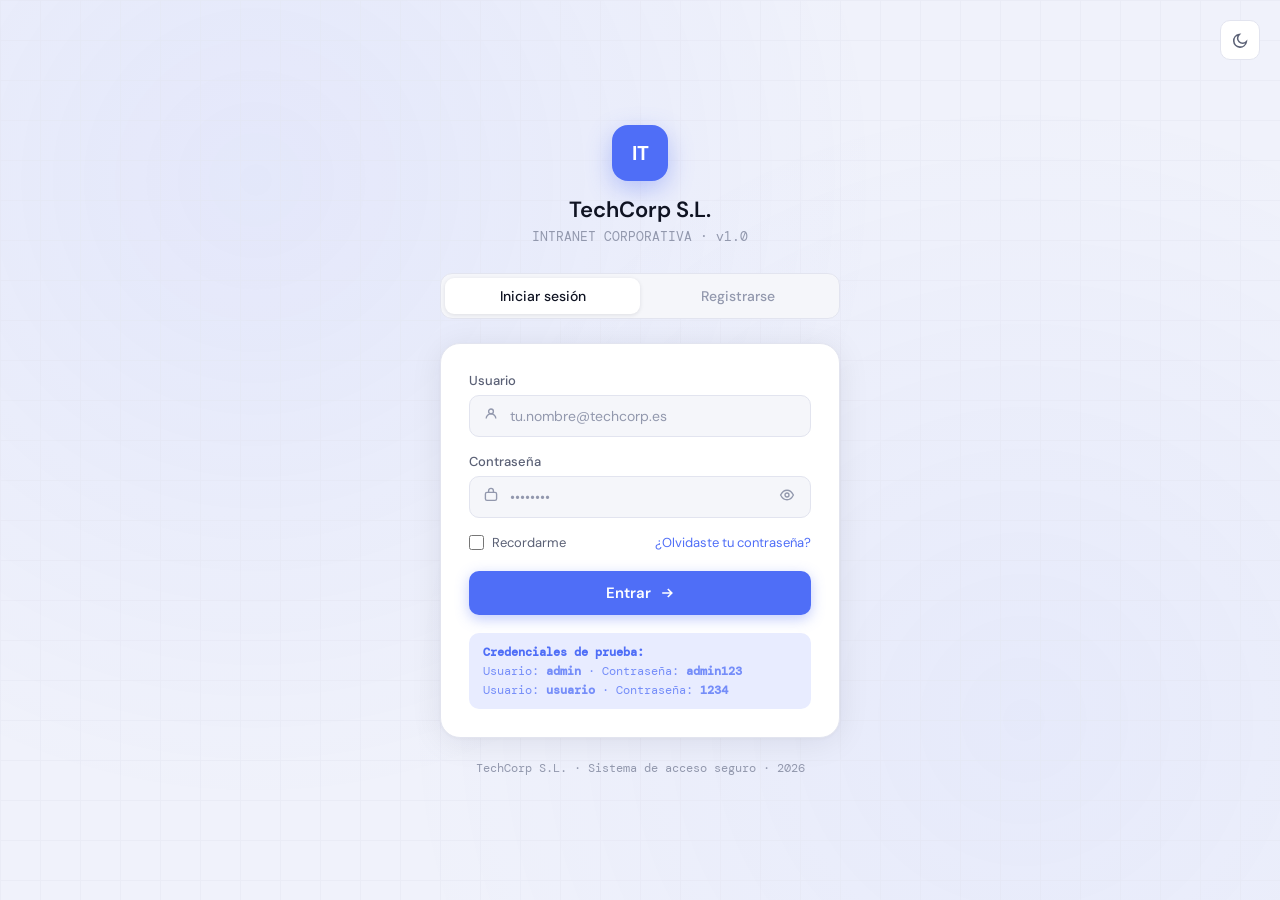
==== admin-usuarios.html @ 22a79c9d "edicion usuarios añadir eliminar" ====
<!DOCTYPE html>
<html lang="es">
<head>
  <meta charset="UTF-8">
  <meta name="viewport" content="width=device-width, initial-scale=1.0">
  <title>Intranet — Administración de Usuarios</title>
  <link rel="stylesheet" href="style.css">
  <style>
    .admin-toolbar { display:flex; gap:12px; align-items:center; margin-bottom:24px; }
    .admin-search { flex:1; display:flex; align-items:center; gap:8px; background:var(--surface); border:1px solid var(--border); border-radius:10px; padding:9px 16px; }
    .admin-search:focus-within { border-color:var(--accent); }
    .admin-search input { border:none; background:transparent; font-family:'DM Sans',sans-serif; font-size:14px; color:var(--text-1); outline:none; width:100%; }
    .admin-search input::placeholder { color:var(--text-3); }

    .users-table { width:100%; border-collapse:collapse; }
    .users-table th { text-align:left; font-size:11px; font-weight:500; color:var(--text-3); text-transform:uppercase; letter-spacing:.07em; padding:10px 16px; background:var(--surface-2); border-bottom:1px solid var(--border); font-family:'DM Mono',monospace; }
    .users-table td { padding:14px 16px; border-bottom:1px solid var(--border); font-size:14px; vertical-align:middle; }
    .users-table tr:last-child td { border-bottom:none; }
    .users-table tbody tr:hover td { background:var(--surface-2); }

    .user-avatar-sm { width:36px; height:36px; border-radius:50%; display:flex; align-items:center; justify-content:center; font-size:13px; font-weight:600; color:#fff; flex-shrink:0; }
    .user-info-cell { display:flex; align-items:center; gap:12px; }
    .user-cell-name { font-weight:500; color:var(--text-1); }
    .user-cell-user { font-size:12px; color:var(--text-3); font-family:'DM Mono',monospace; }

    .action-btns { display:flex; gap:8px; }
    .btn-icon { width:32px; height:32px; border-radius:8px; border:1px solid var(--border); background:var(--surface); cursor:pointer; display:flex; align-items:center; justify-content:center; color:var(--text-3); transition:all .15s; }
    .btn-icon:hover { border-color:var(--accent); color:var(--accent); background:var(--accent-light); }
    .btn-icon.danger:hover { border-color:var(--danger); color:var(--danger); background:#fee2e2; }

    /* MODAL */
    .modal-overlay { display:none; position:fixed; inset:0; background:rgba(15,19,34,0.5); backdrop-filter:blur(4px); z-index:1000; align-items:center; justify-content:center; padding:20px; }
    .modal-overlay.open { display:flex; }
    .modal { background:var(--surface); border:1px solid var(--border); border-radius:20px; padding:32px; width:100%; max-width:500px; box-shadow:0 20px 60px rgba(0,0,0,0.2); animation:slideUp .2s ease; }
    @keyframes slideUp { from{transform:translateY(16px);opacity:0} to{transform:translateY(0);opacity:1} }
    .modal-header { display:flex; align-items:center; justify-content:space-between; margin-bottom:24px; }
    .modal-title { font-size:17px; font-weight:600; color:var(--text-1); }
    .modal-close { width:32px; height:32px; border:none; background:var(--surface-2); border-radius:8px; cursor:pointer; display:flex; align-items:center; justify-content:center; color:var(--text-3); transition:all .15s; }
    .modal-close:hover { background:var(--surface-3); color:var(--text-1); }
    .modal-footer { display:flex; gap:10px; justify-content:flex-end; margin-top:24px; }

    /* MODAL ELIMINAR */
    .delete-modal { max-width:420px; text-align:center; }
    .delete-icon { width:56px; height:56px; background:#fee2e2; border-radius:50%; display:flex; align-items:center; justify-content:center; margin:0 auto 16px; }
    .delete-title { font-size:18px; font-weight:600; color:var(--text-1); margin-bottom:8px; }
    .delete-desc  { font-size:14px; color:var(--text-2); line-height:1.6; }
    .btn-danger { background:var(--danger); color:#fff; border:none; }
    .btn-danger:hover { background:#dc2626; }

    .form-input-plain { width:100%; padding:10px 14px; border:1px solid var(--border); border-radius:10px; font-family:'DM Sans',sans-serif; font-size:14px; color:var(--text-1); background:var(--surface-2); outline:none; transition:border-color .15s; }
    .form-input-plain:focus { border-color:var(--accent); background:var(--surface); }
    .form-input-plain::placeholder { color:var(--text-3); }

    .toast { position:fixed; bottom:24px; right:24px; padding:12px 18px; border-radius:12px; font-size:14px; font-weight:500; display:flex; align-items:center; gap:8px; box-shadow:0 4px 16px rgba(0,0,0,0.1); z-index:2000; transform:translateY(80px); opacity:0; transition:all .3s ease; }
    .toast.show { transform:translateY(0); opacity:1; }
    .toast-success { background:#dcfce7; border:1px solid #86efac; color:#15803d; }
    .toast-error   { background:#fee2e2; border:1px solid #fecaca; color:#991b1b; }

    .empty-state { text-align:center; padding:48px; color:var(--text-3); }
    .empty-state .icon { font-size:36px; margin-bottom:8px; }

    .pass-wrap { position:relative; }
    .pass-wrap input { padding-right:40px; }
    .eye-toggle { position:absolute; right:12px; top:50%; transform:translateY(-50%); background:none; border:none; cursor:pointer; color:var(--text-3); padding:4px; }
    .eye-toggle:hover { color:var(--text-2); }

    .stats-row { display:grid; grid-template-columns:repeat(4,1fr); gap:16px; margin-bottom:24px; }
  </style>
</head>
<body>
<script src="nav.js"></script>

<div class="main">
  <header class="topbar">
    <span class="page-title">Administración de usuarios</span>
    <div class="topbar-search">
      <svg width="14" height="14" viewBox="0 0 20 20" fill="none" stroke="#9298ad" stroke-width="1.8"><circle cx="9" cy="9" r="6"/><path d="M15 15l-3.5-3.5" stroke-linecap="round"/></svg>
      <input type="text" placeholder="Buscar...">
    </div>
    <button class="btn btn-primary btn-sm" onclick="abrirModalNuevo()">
      <svg width="14" height="14" viewBox="0 0 20 20" fill="none" stroke="currentColor" stroke-width="2.5"><path d="M10 4v12M4 10h12"/></svg>
      Nuevo usuario
    </button>
  </header>

  <div class="content">
    <div class="page-header">
      <h1>Gestión de usuarios</h1>
      <p>Añade, edita o elimina usuarios de la intranet</p>
    </div>

    <!-- Stats -->
    <div class="stats-row">
      <div class="stat-card"><div class="stat-label">Total usuarios</div><div class="stat-value" id="stat-total">0</div></div>
      <div class="stat-card"><div class="stat-label">Administradores</div><div class="stat-value" id="stat-admin">0</div></div>
      <div class="stat-card"><div class="stat-label">Departamentos</div><div class="stat-value" id="stat-deptos">0</div></div>
      <div class="stat-card"><div class="stat-label">Registrados hoy</div><div class="stat-value" id="stat-hoy">0</div></div>
    </div>

    <!-- Toolbar -->
    <div class="admin-toolbar">
      <div class="admin-search">
        <svg width="16" height="16" viewBox="0 0 20 20" fill="none" stroke="#9298ad" stroke-width="1.8"><circle cx="9" cy="9" r="6"/><path d="M15 15l-3.5-3.5" stroke-linecap="round"/></svg>
        <input type="text" id="search-input" placeholder="Buscar por nombre, usuario o rol..." oninput="renderTabla()">
      </div>
      <select class="form-input" style="width:180px;padding:9px 14px;" id="filter-role" onchange="renderTabla()">
        <option value="">Todos los roles</option>
        <option>Administrador</option>
        <option>Administración</option>
        <option>Ventas</option>
        <option>Operaciones</option>
        <option>Dirección</option>
        <option>Soporte IT</option>
        <option>Empleado</option>
      </select>
    </div>

    <!-- Tabla -->
    <div class="card">
      <div style="overflow-x:auto;">
        <table class="users-table">
          <thead>
            <tr>
              <th>Usuario</th>
              <th>Credencial de acceso</th>
              <th>Rol / Departamento</th>
              <th>Tipo</th>
              <th style="text-align:right;">Acciones</th>
            </tr>
          </thead>
          <tbody id="tabla-usuarios">
          </tbody>
        </table>
      </div>
      <div class="empty-state" id="empty-state" style="display:none;">
        <div class="icon">🔍</div>
        <div class="font-500" style="color:var(--text-2);">No se encontraron usuarios</div>
        <div class="text-sm">Prueba con otro término de búsqueda</div>
      </div>
    </div>
  </div>
</div>

<!-- MODAL NUEVO / EDITAR USUARIO -->
<div class="modal-overlay" id="modal-form" onclick="cerrarFuera(event,'modal-form')">
  <div class="modal">
    <div class="modal-header">
      <span class="modal-title" id="modal-form-title">➕ Nuevo usuario</span>
      <button class="modal-close" onclick="cerrarModal('modal-form')">
        <svg width="14" height="14" viewBox="0 0 20 20" fill="none" stroke="currentColor" stroke-width="2.5"><path d="M5 5l10 10M15 5L5 15"/></svg>
      </button>
    </div>

    <div style="display:grid;grid-template-columns:1fr 1fr;gap:14px;">
      <div class="form-group">
        <label class="form-label">Nombre completo *</label>
        <input class="form-input-plain" type="text" id="f-name" placeholder="Ej: Laura Martínez">
      </div>
      <div class="form-group">
        <label class="form-label">Rol / Departamento *</label>
        <select class="form-input-plain" id="f-role">
          <option value="">Selecciona...</option>
          <option>Administrador</option>
          <option>Administración</option>
          <option>Ventas</option>
          <option>Operaciones</option>
          <option>Dirección</option>
          <option>Soporte IT</option>
          <option>Empleado</option>
        </select>
      </div>
    </div>

    <div class="form-group">
      <label class="form-label">Usuario (email o alias) *</label>
      <input class="form-input-plain" type="text" id="f-user" placeholder="Ej: l.martinez@techcorp.es">
    </div>

    <div class="form-group">
      <label class="form-label" id="f-pass-label">Contraseña *</label>
      <div class="pass-wrap">
        <input class="form-input-plain" type="password" id="f-pass" placeholder="Mínimo 4 caracteres">
        <button class="eye-toggle" type="button" onclick="togglePass()">
          <svg id="eye-svg" width="16" height="16" viewBox="0 0 20 20" fill="none" stroke="currentColor" stroke-width="1.7"><path d="M2 10s3-6 8-6 8 6 8 6-3 6-8 6-8-6-8-6z"/><circle cx="10" cy="10" r="2.5"/></svg>
        </button>
      </div>
      <div id="pass-edit-hint" style="display:none;font-size:11px;color:var(--text-3);margin-top:4px;font-family:'DM Mono',monospace;">Deja en blanco para mantener la contraseña actual</div>
    </div>

    <div class="modal-footer">
      <button class="btn btn-ghost" onclick="cerrarModal('modal-form')">Cancelar</button>
      <button class="btn btn-primary" id="btn-guardar" onclick="guardarUsuario()">
        <svg width="14" height="14" viewBox="0 0 20 20" fill="none" stroke="currentColor" stroke-width="2.5"><path d="M5 10l4 4 6-6"/></svg>
        Guardar usuario
      </button>
    </div>
  </div>
</div>

<!-- MODAL ELIMINAR -->
<div class="modal-overlay" id="modal-delete" onclick="cerrarFuera(event,'modal-delete')">
  <div class="modal delete-modal">
    <div class="delete-icon">
      <svg width="24" height="24" viewBox="0 0 20 20" fill="none" stroke="#ef4444" stroke-width="1.8"><polyline points="3 6 5 6 21 6"/><path d="M19 6l-1 14H6L5 6"/><path d="M8 6V4h8v2"/><line x1="10" y1="11" x2="10" y2="17"/><line x1="14" y1="11" x2="14" y2="17"/></svg>
    </div>
    <div class="delete-title">¿Eliminar usuario?</div>
    <div class="delete-desc" id="delete-desc">Esta acción no se puede deshacer.</div>
    <div class="modal-footer" style="justify-content:center;margin-top:20px;">
      <button class="btn btn-ghost" onclick="cerrarModal('modal-delete')">Cancelar</button>
      <button class="btn btn-danger btn-primary" onclick="confirmarEliminar()">Sí, eliminar</button>
    </div>
  </div>
</div>

<!-- Toast -->
<div class="toast" id="toast">
  <svg width="16" height="16" viewBox="0 0 20 20" fill="none" stroke="currentColor" stroke-width="2.5"><circle cx="10" cy="10" r="8"/><path d="M7 10l2 2 4-4"/></svg>
  <span id="toast-msg"></span>
</div>

<script>
  // ── DATOS BASE (no se pueden eliminar) ────────────────
  const BASE_USERS = [
    { id:'base-1', user:'admin',                    pass:'admin123', name:'Administrador',  role:'Administrador', base:true },
    { id:'base-2', user:'usuario',                  pass:'1234',     name:'Usuario Demo',   role:'Empleado',      base:true },
    { id:'base-3', user:'l.martinez@techcorp.es',   pass:'1234',     name:'Laura Martínez', role:'Administración',base:true },
  ];

  const AVATAR_COLORS = ['#4f6ef7','#22c55e','#f59e0b','#ef4444','#8b5cf6','#06b6d4','#db2777','#0e7490'];

  function colorForName(name) {
    let h = 0;
    for (let c of name) h = (h * 31 + c.charCodeAt(0)) & 0xffffffff;
    return AVATAR_COLORS[Math.abs(h) % AVATAR_COLORS.length];
  }

  function getExtraUsers() { return JSON.parse(localStorage.getItem('intranet_users') || '[]'); }
  function saveExtraUsers(arr) { localStorage.setItem('intranet_users', JSON.stringify(arr)); }
  function getAllUsers() { return [...BASE_USERS, ...getExtraUsers()]; }

  // ── RENDER TABLA ──────────────────────────────────────
  function renderTabla() {
    const q    = (document.getElementById('search-input').value || '').toLowerCase();
    const role = document.getElementById('filter-role').value;
    const all  = getAllUsers();

    const filtered = all.filter(u => {
      const matchQ    = !q    || u.name.toLowerCase().includes(q) || u.user.toLowerCase().includes(q) || u.role.toLowerCase().includes(q);
      const matchRole = !role || u.role === role;
      return matchQ && matchRole;
    });

    const tbody = document.getElementById('tabla-usuarios');
    tbody.innerHTML = '';

    if (filtered.length === 0) {
      document.getElementById('empty-state').style.display = '';
      tbody.parentElement.parentElement.style.display = filtered.length === 0 ? 'none' : '';
    } else {
      document.getElementById('empty-state').style.display = 'none';
    }

    filtered.forEach(u => {
      const initials = u.name.split(' ').map(w => w[0]).join('').slice(0,2).toUpperCase();
      const color    = colorForName(u.name);
      const isBase   = u.base;

      const tr = document.createElement('tr');
      tr.innerHTML = `
        <td>
          <div class="user-info-cell">
            <div class="user-avatar-sm" style="background:${color}">${initials}</div>
            <div>
              <div class="user-cell-name">${u.name}</div>
            </div>
          </div>
        </td>
        <td><span class="user-cell-user">${u.user}</span></td>
        <td><span class="badge ${roleBadge(u.role)}">${u.role}</span></td>
        <td><span class="badge ${isBase ? 'badge-gray' : 'badge-blue'}">${isBase ? 'Sistema' : 'Registrado'}</span></td>
        <td>
          <div class="action-btns" style="justify-content:flex-end;">
            <button class="btn-icon" title="Editar" onclick="abrirModalEditar(${JSON.stringify(u.id)})">
              <svg width="14" height="14" viewBox="0 0 20 20" fill="none" stroke="currentColor" stroke-width="1.8"><path d="M13 3l4 4-9 9H4v-4l9-9z"/></svg>
            </button>
            <button class="btn-icon danger" title="${isBase ? 'Usuario del sistema — no se puede eliminar' : 'Eliminar'}" onclick="${isBase ? 'toast(\'Este usuario del sistema no se puede eliminar.\',true)' : `abrirModalEliminar('${u.id}')`}" ${isBase ? '' : ''}>
              <svg width="14" height="14" viewBox="0 0 20 20" fill="none" stroke="currentColor" stroke-width="1.8"><polyline points="3 6 5 6 17 6"/><path d="M16 6l-1 12H5L4 6"/><path d="M8 6V4h4v2"/></svg>
            </button>
          </div>
        </td>`;
      tbody.appendChild(tr);
    });

    actualizarStats(all);
  }

  function roleBadge(role) {
    const map = { 'Administrador':'badge-red','Administración':'badge-blue','Ventas':'badge-green','Operaciones':'badge-teal','Dirección':'badge-gray','Soporte IT':'badge-yellow','Empleado':'badge-gray' };
    return map[role] || 'badge-gray';
  }

  function actualizarStats(all) {
    document.getElementById('stat-total').textContent  = all.length;
    document.getElementById('stat-admin').textContent  = all.filter(u => u.role === 'Administrador').length;
    document.getElementById('stat-deptos').textContent = new Set(all.map(u => u.role)).size;
    document.getElementById('stat-hoy').textContent    = getExtraUsers().filter(u => u.createdToday).length;
  }

  // ── MODAL NUEVO ───────────────────────────────────────
  let editingId = null;

  function abrirModalNuevo() {
    editingId = null;
    document.getElementById('modal-form-title').textContent = '➕ Nuevo usuario';
    document.getElementById('btn-guardar').innerHTML = '<svg width="14" height="14" viewBox="0 0 20 20" fill="none" stroke="currentColor" stroke-width="2.5"><path d="M10 4v12M4 10h12"/></svg> Crear usuario';
    document.getElementById('f-name').value = '';
    document.getElementById('f-user').value = '';
    document.getElementById('f-pass').value = '';
    document.getElementById('f-role').value = '';
    document.getElementById('f-pass-label').textContent = 'Contraseña *';
    document.getElementById('pass-edit-hint').style.display = 'none';
    document.getElementById('modal-form').classList.add('open');
  }

  function abrirModalEditar(id) {
    const all  = getAllUsers();
    const user = all.find(u => u.id == id);
    if (!user) return;
    editingId = id;
    document.getElementById('modal-form-title').textContent = '✏️ Editar usuario';
    document.getElementById('btn-guardar').innerHTML = '<svg width="14" height="14" viewBox="0 0 20 20" fill="none" stroke="currentColor" stroke-width="2.5"><path d="M5 10l4 4 6-6"/></svg> Guardar cambios';
    document.getElementById('f-name').value = user.name;
    document.getElementById('f-user').value = user.user;
    document.getElementById('f-pass').value = '';
    document.getElementById('f-role').value = user.role;
    document.getElementById('f-pass-label').textContent = 'Contraseña';
    document.getElementById('pass-edit-hint').style.display = '';
    document.getElementById('modal-form').classList.add('open');
  }

  function guardarUsuario() {
    const name = document.getElementById('f-name').value.trim();
    const user = document.getElementById('f-user').value.trim();
    const pass = document.getElementById('f-pass').value;
    const role = document.getElementById('f-role').value;

    if (!name || !user || !role) { toast('Rellena nombre, usuario y rol.', true); return; }
    if (!editingId && !pass)     { toast('La contraseña es obligatoria para nuevos usuarios.', true); return; }
    if (pass && pass.length < 4) { toast('La contraseña debe tener al menos 4 caracteres.', true); return; }

    const extra = getExtraUsers();

    if (editingId) {
      // Editar usuario base
      const baseIdx = BASE_USERS.findIndex(u => u.id == editingId);
      if (baseIdx !== -1) {
        BASE_USERS[baseIdx].name = name;
        BASE_USERS[baseIdx].role = role;
        if (pass) BASE_USERS[baseIdx].pass = pass;
        toast('✅ Usuario actualizado correctamente.');
        cerrarModal('modal-form');
        renderTabla();
        return;
      }
      // Editar usuario extra
      const idx = extra.findIndex(u => u.id == editingId);
      if (idx !== -1) {
        extra[idx].name = name;
        extra[idx].user = user;
        extra[idx].role = role;
        if (pass) extra[idx].pass = pass;
        saveExtraUsers(extra);
        toast('✅ Usuario actualizado correctamente.');
        cerrarModal('modal-form');
        renderTabla();
        return;
      }
    } else {
      // Comprobar duplicado
      if (getAllUsers().find(u => u.user === user)) { toast('Ya existe un usuario con ese alias.', true); return; }
      const newUser = { id: 'u-' + Date.now(), user, pass, name, role, createdToday: true };
      extra.push(newUser);
      saveExtraUsers(extra);
      toast('✅ Usuario "' + name + '" creado correctamente.');
      cerrarModal('modal-form');
      renderTabla();
    }
  }

  // ── MODAL ELIMINAR ────────────────────────────────────
  let deletingId = null;

  function abrirModalEliminar(id) {
    deletingId = id;
    const user = getAllUsers().find(u => u.id == id);
    if (!user) return;
    document.getElementById('delete-desc').innerHTML = `Vas a eliminar a <strong>${user.name}</strong> (${user.user}). Esta acción no se puede deshacer.`;
    document.getElementById('modal-delete').classList.add('open');
  }

  function confirmarEliminar() {
    const extra = getExtraUsers().filter(u => u.id !== deletingId);
    saveExtraUsers(extra);
    cerrarModal('modal-delete');
    toast('🗑️ Usuario eliminado.');
    deletingId = null;
    renderTabla();
  }

  // ── HELPERS ───────────────────────────────────────────
  function cerrarModal(id) { document.getElementById(id).classList.remove('open'); }
  function cerrarFuera(e, id) { if (e.target === document.getElementById(id)) cerrarModal(id); }

  function togglePass() {
    const inp = document.getElementById('f-pass');
    inp.type = inp.type === 'password' ? 'text' : 'password';
    document.getElementById('eye-svg').style.opacity = inp.type === 'text' ? '.4' : '1';
  }

  function toast(msg, isError = false) {
    const el = document.getElementById('toast');
    document.getElementById('toast-msg').textContent = msg;
    el.className = 'toast ' + (isError ? 'toast-error' : 'toast-success');
    el.classList.add('show');
    setTimeout(() => el.classList.remove('show'), 3500);
  }

  document.addEventListener('keydown', e => {
    if (e.key === 'Escape') { cerrarModal('modal-form'); cerrarModal('modal-delete'); }
    if (e.key === 'Enter' && document.getElementById('modal-form').classList.contains('open')) guardarUsuario();
  });

  // ── INIT ──────────────────────────────────────────────
  renderTabla();
</script>
</body>
</html>
---- style.css ----
@import url('https://fonts.googleapis.com/css2?family=DM+Sans:ital,opsz,wght@0,9..40,300;0,9..40,400;0,9..40,500;0,9..40,600;1,9..40,300&family=DM+Mono:wght@400;500&display=swap');

:root {
  --primary: #1a1f2e;
  --accent: #4f6ef7;
  --accent-light: #e8ecff;
  --accent-dark: #3a55d4;
  --surface: #ffffff;
  --surface-2: #f5f6fa;
  --surface-3: #eef0f8;
  --border: #e2e4ef;
  --text-1: #0f1322;
  --text-2: #5a6075;
  --text-3: #9298ad;
  --success: #22c55e;
  --warning: #f59e0b;
  --danger: #ef4444;
  --info: #06b6d4;
  --sidebar-w: 240px;
  --topbar-h: 60px;
  --radius: 10px;
  --radius-lg: 16px;
  --shadow: 0 1px 3px rgba(15,19,34,0.07), 0 4px 12px rgba(15,19,34,0.05);
  --shadow-md: 0 4px 16px rgba(15,19,34,0.1), 0 1px 4px rgba(15,19,34,0.06);
}

/* ── DARK MODE ── */
[data-theme="dark"] {
  --primary: #0f1120;
  --surface: #1e2335;
  --surface-2: #161929;
  --surface-3: #1a1e30;
  --border: #2d3354;
  --text-1: #e8eaf2;
  --text-2: #8b91ab;
  --text-3: #555e7a;
  --accent-light: #1e2a5c;
  --shadow: 0 1px 3px rgba(0,0,0,0.3), 0 4px 12px rgba(0,0,0,0.2);
  --shadow-md: 0 4px 16px rgba(0,0,0,0.35), 0 1px 4px rgba(0,0,0,0.25);
}

[data-theme="dark"] .badge-blue   { background: #1e2a5c; color: #93a8f4; }
[data-theme="dark"] .badge-green  { background: #14291e; color: #4ade80; }
[data-theme="dark"] .badge-yellow { background: #2a1f08; color: #fbbf24; }
[data-theme="dark"] .badge-red    { background: #2a1010; color: #f87171; }
[data-theme="dark"] .badge-teal   { background: #0c2229; color: #22d3ee; }
[data-theme="dark"] .badge-gray   { background: #1e2335; color: #8b91ab; }
[data-theme="dark"] .icon-box-blue   { background: #1e2a5c; }
[data-theme="dark"] .icon-box-green  { background: #14291e; }
[data-theme="dark"] .icon-box-yellow { background: #2a1f08; }
[data-theme="dark"] .icon-box-red    { background: #2a1010; }
[data-theme="dark"] .icon-box-teal   { background: #0c2229; }
[data-theme="dark"] tr:hover td { background: var(--surface-3); }
[data-theme="dark"] th { background: var(--surface-3); }

*, *::before, *::after {
  transition: background-color 0.25s ease, border-color 0.25s ease, color 0.15s ease;
}

* { box-sizing: border-box; margin: 0; padding: 0; }

body {
  font-family: 'DM Sans', sans-serif;
  background: var(--surface-2);
  color: var(--text-1);
  min-height: 100vh;
  display: flex;
  font-size: 15px;
  line-height: 1.6;
}

/* ── SIDEBAR ── */
.sidebar {
  width: var(--sidebar-w);
  background: var(--primary);
  min-height: 100vh;
  position: fixed;
  left: 0; top: 0;
  display: flex;
  flex-direction: column;
  z-index: 100;
  padding: 0;
}

.sidebar-logo {
  padding: 20px 24px;
  border-bottom: 1px solid rgba(255,255,255,0.08);
  display: flex;
  align-items: center;
  gap: 10px;
  text-decoration: none;
}

.logo-icon {
  width: 34px; height: 34px;
  background: var(--accent);
  border-radius: 8px;
  display: flex; align-items: center; justify-content: center;
  font-weight: 600; font-size: 15px; color: #fff;
  flex-shrink: 0;
}

.logo-text {
  display: flex; flex-direction: column;
}
.logo-name { font-size: 13px; font-weight: 600; color: #fff; line-height: 1.2; }
.logo-sub  { font-size: 10px; color: rgba(255,255,255,0.4); font-family: 'DM Mono', monospace; letter-spacing: 0.05em; }

.sidebar-nav {
  flex: 1;
  padding: 16px 12px;
  display: flex;
  flex-direction: column;
  gap: 2px;
}

.nav-section-label {
  font-size: 10px;
  font-weight: 500;
  color: rgba(255,255,255,0.3);
  letter-spacing: 0.1em;
  text-transform: uppercase;
  padding: 12px 12px 6px;
  font-family: 'DM Mono', monospace;
}

.nav-link {
  display: flex;
  align-items: center;
  gap: 10px;
  padding: 9px 12px;
  border-radius: 8px;
  color: rgba(255,255,255,0.6);
  text-decoration: none;
  font-size: 14px;
  font-weight: 400;
  transition: all 0.15s;
  position: relative;
}

.nav-link:hover {
  background: rgba(255,255,255,0.07);
  color: rgba(255,255,255,0.9);
}

.nav-link.active {
  background: rgba(79,110,247,0.2);
  color: #fff;
  font-weight: 500;
}

.nav-link.active::before {
  content: '';
  position: absolute;
  left: 0; top: 50%;
  transform: translateY(-50%);
  width: 3px; height: 20px;
  background: var(--accent);
  border-radius: 0 3px 3px 0;
}

.nav-icon {
  width: 18px; height: 18px;
  opacity: 0.8;
  flex-shrink: 0;
}

.nav-badge {
  margin-left: auto;
  background: var(--accent);
  color: #fff;
  font-size: 10px;
  font-weight: 600;
  padding: 1px 6px;
  border-radius: 20px;
  font-family: 'DM Mono', monospace;
}

.sidebar-footer {
  padding: 16px 12px;
  border-top: 1px solid rgba(255,255,255,0.08);
}

.user-card {
  display: flex;
  align-items: center;
  gap: 10px;
  padding: 8px;
  border-radius: 8px;
  cursor: pointer;
  transition: background 0.15s;
}
.user-card:hover { background: rgba(255,255,255,0.07); }

.avatar {
  width: 32px; height: 32px;
  background: var(--accent);
  border-radius: 50%;
  display: flex; align-items: center; justify-content: center;
  font-size: 12px; font-weight: 600; color: #fff;
  flex-shrink: 0;
}

.user-info { flex: 1; }
.user-name { font-size: 13px; font-weight: 500; color: #fff; line-height: 1.2; }
.user-role { font-size: 11px; color: rgba(255,255,255,0.4); }

/* ── MAIN LAYOUT ── */
.main {
  margin-left: var(--sidebar-w);
  flex: 1;
  display: flex;
  flex-direction: column;
  min-height: 100vh;
}

/* ── TOPBAR ── */
.topbar {
  height: var(--topbar-h);
  background: var(--surface);
  border-bottom: 1px solid var(--border);
  display: flex;
  align-items: center;
  padding: 0 28px;
  gap: 16px;
  position: sticky;
  top: 0;
  z-index: 50;
}

.page-title {
  font-size: 16px;
  font-weight: 600;
  color: var(--text-1);
  flex: 1;
}

.topbar-search {
  display: flex;
  align-items: center;
  gap: 8px;
  background: var(--surface-2);
  border: 1px solid var(--border);
  border-radius: 8px;
  padding: 7px 14px;
  width: 240px;
  transition: border-color 0.15s;
}
.topbar-search:focus-within {
  border-color: var(--accent);
  background: var(--surface);
}
.topbar-search input {
  border: none; background: transparent;
  font-family: 'DM Sans', sans-serif;
  font-size: 13px; color: var(--text-1);
  outline: none; width: 100%;
}
.topbar-search input::placeholder { color: var(--text-3); }

.topbar-icon-btn {
  width: 36px; height: 36px;
  background: var(--surface-2);
  border: 1px solid var(--border);
  border-radius: 8px;
  display: flex; align-items: center; justify-content: center;
  cursor: pointer; transition: all 0.15s;
  position: relative;
}
.topbar-icon-btn:hover { background: var(--surface-3); border-color: var(--accent); }

.notif-dot {
  width: 7px; height: 7px;
  background: var(--danger);
  border-radius: 50%;
  position: absolute;
  top: 6px; right: 6px;
  border: 1px solid var(--surface);
}

/* ── PAGE CONTENT ── */
.content {
  padding: 28px;
  flex: 1;
}

/* ── CARDS ── */
.card {
  background: var(--surface);
  border: 1px solid var(--border);
  border-radius: var(--radius-lg);
  box-shadow: var(--shadow);
}

.card-header {
  padding: 20px 24px 16px;
  border-bottom: 1px solid var(--border);
  display: flex;
  align-items: center;
  justify-content: space-between;
}

.card-title {
  font-size: 15px;
  font-weight: 600;
  color: var(--text-1);
}

.card-body { padding: 20px 24px; }

/* ── GRID UTILITIES ── */
.grid-2 { display: grid; grid-template-columns: 1fr 1fr; gap: 20px; }
.grid-3 { display: grid; grid-template-columns: 1fr 1fr 1fr; gap: 20px; }
.grid-4 { display: grid; grid-template-columns: repeat(4, 1fr); gap: 20px; }

/* ── BADGES ── */
.badge {
  display: inline-flex;
  align-items: center;
  gap: 4px;
  padding: 3px 10px;
  border-radius: 20px;
  font-size: 12px;
  font-weight: 500;
  font-family: 'DM Mono', monospace;
}
.badge-blue   { background: #e8ecff; color: #3a55d4; }
.badge-green  { background: #dcfce7; color: #15803d; }
.badge-yellow { background: #fef3c7; color: #92400e; }
.badge-red    { background: #fee2e2; color: #991b1b; }
.badge-gray   { background: var(--surface-3); color: var(--text-2); }
.badge-teal   { background: #cffafe; color: #0e7490; }

/* ── BUTTONS ── */
.btn {
  display: inline-flex;
  align-items: center;
  gap: 6px;
  padding: 8px 16px;
  border-radius: 8px;
  font-family: 'DM Sans', sans-serif;
  font-size: 13px;
  font-weight: 500;
  cursor: pointer;
  border: none;
  transition: all 0.15s;
  text-decoration: none;
}
.btn-primary { background: var(--accent); color: #fff; }
.btn-primary:hover { background: var(--accent-dark); }
.btn-ghost { background: transparent; color: var(--text-2); border: 1px solid var(--border); }
.btn-ghost:hover { background: var(--surface-3); color: var(--text-1); }
.btn-sm { padding: 5px 12px; font-size: 12px; }

/* ── SEPARATOR ── */
.sep { height: 1px; background: var(--border); margin: 20px 0; }

/* ── MISC ── */
.flex { display: flex; }
.flex-center { display: flex; align-items: center; }
.gap-8  { gap: 8px; }
.gap-12 { gap: 12px; }
.gap-16 { gap: 16px; }
.mb-4  { margin-bottom: 4px; }
.mb-8  { margin-bottom: 8px; }
.mb-16 { margin-bottom: 16px; }
.mb-20 { margin-bottom: 20px; }
.mb-24 { margin-bottom: 24px; }
.mt-4  { margin-top: 4px; }
.mt-16 { margin-top: 16px; }
.text-sm { font-size: 13px; }
.text-xs { font-size: 11px; font-family: 'DM Mono', monospace; }
.text-muted { color: var(--text-2); }
.text-faint { color: var(--text-3); }
.font-500 { font-weight: 500; }
.font-600 { font-weight: 600; }

/* ── PAGE HEADER ── */
.page-header {
  margin-bottom: 24px;
}
.page-header h1 {
  font-size: 22px;
  font-weight: 600;
  color: var(--text-1);
  margin-bottom: 4px;
}
.page-header p {
  color: var(--text-2);
  font-size: 14px;
}

/* ── TABLE ── */
.table-wrap { overflow-x: auto; }
table { width: 100%; border-collapse: collapse; }
th {
  text-align: left;
  font-size: 11px;
  font-weight: 500;
  color: var(--text-3);
  text-transform: uppercase;
  letter-spacing: 0.07em;
  padding: 10px 16px;
  background: var(--surface-2);
  border-bottom: 1px solid var(--border);
  font-family: 'DM Mono', monospace;
}
td {
  padding: 13px 16px;
  border-bottom: 1px solid var(--border);
  font-size: 14px;
}
tr:last-child td { border-bottom: none; }
tr:hover td { background: var(--surface-2); }

/* ── INPUT ── */
.form-group { margin-bottom: 16px; }
.form-label { display: block; font-size: 13px; font-weight: 500; color: var(--text-2); margin-bottom: 6px; }
.form-input {
  width: 100%;
  padding: 9px 14px;
  border: 1px solid var(--border);
  border-radius: 8px;
  font-family: 'DM Sans', sans-serif;
  font-size: 14px;
  color: var(--text-1);
  background: var(--surface);
  outline: none;
  transition: border-color 0.15s;
}
.form-input:focus { border-color: var(--accent); }

/* ── STAT CARD ── */
.stat-card {
  background: var(--surface);
  border: 1px solid var(--border);
  border-radius: var(--radius-lg);
  padding: 20px 24px;
  box-shadow: var(--shadow);
}
.stat-label { font-size: 12px; color: var(--text-3); font-weight: 500; text-transform: uppercase; letter-spacing: 0.07em; margin-bottom: 8px; font-family: 'DM Mono', monospace; }
.stat-value { font-size: 28px; font-weight: 600; color: var(--text-1); line-height: 1; margin-bottom: 6px; }
.stat-meta  { font-size: 12px; color: var(--text-2); }

/* ── TAG ── */
.tag {
  display: inline-block;
  padding: 2px 8px;
  background: var(--surface-3);
  border-radius: 4px;
  font-size: 11px;
  color: var(--text-2);
  font-family: 'DM Mono', monospace;
}

/* ── ICON BOX ── */
.icon-box {
  width: 38px; height: 38px;
  border-radius: 10px;
  display: flex; align-items: center; justify-content: center;
  flex-shrink: 0;
}
.icon-box-blue   { background: var(--accent-light); }
.icon-box-green  { background: #dcfce7; }
.icon-box-yellow { background: #fef3c7; }
.icon-box-red    { background: #fee2e2; }
.icon-box-teal   { background: #cffafe; }
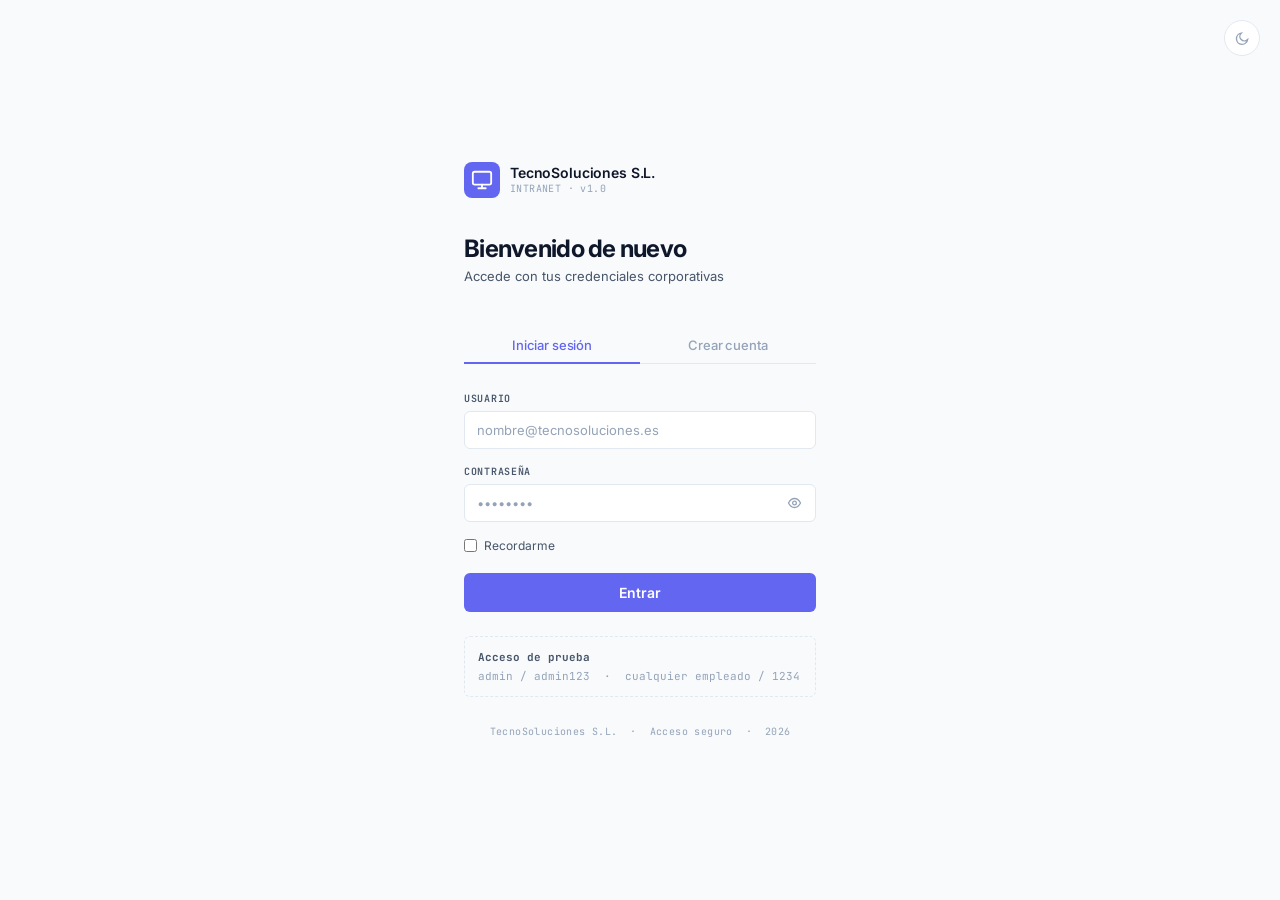
==== commit 1d84978a: "arreglos finales pagina" ====
--- a/admin-usuarios.html
+++ b/admin-usuarios.html
@@ -6,65 +6,56 @@
   <title>Intranet — Administración de Usuarios</title>
   <link rel="stylesheet" href="style.css">
   <style>
+    .stats-row { display:grid; grid-template-columns:repeat(4,1fr); gap:16px; margin-bottom:24px; }
     .admin-toolbar { display:flex; gap:12px; align-items:center; margin-bottom:24px; }
     .admin-search { flex:1; display:flex; align-items:center; gap:8px; background:var(--surface); border:1px solid var(--border); border-radius:10px; padding:9px 16px; }
     .admin-search:focus-within { border-color:var(--accent); }
     .admin-search input { border:none; background:transparent; font-family:'DM Sans',sans-serif; font-size:14px; color:var(--text-1); outline:none; width:100%; }
     .admin-search input::placeholder { color:var(--text-3); }
-
     .users-table { width:100%; border-collapse:collapse; }
     .users-table th { text-align:left; font-size:11px; font-weight:500; color:var(--text-3); text-transform:uppercase; letter-spacing:.07em; padding:10px 16px; background:var(--surface-2); border-bottom:1px solid var(--border); font-family:'DM Mono',monospace; }
-    .users-table td { padding:14px 16px; border-bottom:1px solid var(--border); font-size:14px; vertical-align:middle; }
+    .users-table td { padding:13px 16px; border-bottom:1px solid var(--border); font-size:14px; vertical-align:middle; }
     .users-table tr:last-child td { border-bottom:none; }
     .users-table tbody tr:hover td { background:var(--surface-2); }
-
     .user-avatar-sm { width:36px; height:36px; border-radius:50%; display:flex; align-items:center; justify-content:center; font-size:13px; font-weight:600; color:#fff; flex-shrink:0; }
     .user-info-cell { display:flex; align-items:center; gap:12px; }
     .user-cell-name { font-weight:500; color:var(--text-1); }
-    .user-cell-user { font-size:12px; color:var(--text-3); font-family:'DM Mono',monospace; }
-
-    .action-btns { display:flex; gap:8px; }
+    .user-cell-user { font-size:11px; color:var(--text-3); font-family:'DM Mono',monospace; margin-top:2px; }
+    .action-btns { display:flex; gap:8px; justify-content:flex-end; }
     .btn-icon { width:32px; height:32px; border-radius:8px; border:1px solid var(--border); background:var(--surface); cursor:pointer; display:flex; align-items:center; justify-content:center; color:var(--text-3); transition:all .15s; }
     .btn-icon:hover { border-color:var(--accent); color:var(--accent); background:var(--accent-light); }
     .btn-icon.danger:hover { border-color:var(--danger); color:var(--danger); background:#fee2e2; }
-
-    /* MODAL */
-    .modal-overlay { display:none; position:fixed; inset:0; background:rgba(15,19,34,0.5); backdrop-filter:blur(4px); z-index:1000; align-items:center; justify-content:center; padding:20px; }
+    .modal-overlay { display:none; position:fixed; inset:0; background:rgba(15,19,34,0.55); backdrop-filter:blur(4px); z-index:1000; align-items:center; justify-content:center; padding:20px; }
     .modal-overlay.open { display:flex; }
     .modal { background:var(--surface); border:1px solid var(--border); border-radius:20px; padding:32px; width:100%; max-width:500px; box-shadow:0 20px 60px rgba(0,0,0,0.2); animation:slideUp .2s ease; }
-    @keyframes slideUp { from{transform:translateY(16px);opacity:0} to{transform:translateY(0);opacity:1} }
-    .modal-header { display:flex; align-items:center; justify-content:space-between; margin-bottom:24px; }
+    @keyframes slideUp { from{transform:translateY(14px);opacity:0} to{transform:translateY(0);opacity:1} }
+    .modal-header { display:flex; align-items:center; justify-content:space-between; margin-bottom:22px; }
     .modal-title { font-size:17px; font-weight:600; color:var(--text-1); }
     .modal-close { width:32px; height:32px; border:none; background:var(--surface-2); border-radius:8px; cursor:pointer; display:flex; align-items:center; justify-content:center; color:var(--text-3); transition:all .15s; }
     .modal-close:hover { background:var(--surface-3); color:var(--text-1); }
-    .modal-footer { display:flex; gap:10px; justify-content:flex-end; margin-top:24px; }
-
-    /* MODAL ELIMINAR */
-    .delete-modal { max-width:420px; text-align:center; }
-    .delete-icon { width:56px; height:56px; background:#fee2e2; border-radius:50%; display:flex; align-items:center; justify-content:center; margin:0 auto 16px; }
-    .delete-title { font-size:18px; font-weight:600; color:var(--text-1); margin-bottom:8px; }
-    .delete-desc  { font-size:14px; color:var(--text-2); line-height:1.6; }
-    .btn-danger { background:var(--danger); color:#fff; border:none; }
-    .btn-danger:hover { background:#dc2626; }
-
+    .modal-footer { display:flex; gap:10px; justify-content:flex-end; margin-top:22px; }
+    .delete-modal { max-width:420px; }
+    .delete-icon { width:52px; height:52px; background:#fee2e2; border-radius:50%; display:flex; align-items:center; justify-content:center; margin:0 auto 14px; }
+    .delete-body { text-align:center; }
+    .delete-title { font-size:17px; font-weight:600; color:var(--text-1); margin-bottom:8px; }
+    .delete-desc { font-size:14px; color:var(--text-2); line-height:1.6; }
+    .btn-danger { background:var(--danger) !important; color:#fff !important; }
+    .btn-danger:hover { background:#dc2626 !important; }
     .form-input-plain { width:100%; padding:10px 14px; border:1px solid var(--border); border-radius:10px; font-family:'DM Sans',sans-serif; font-size:14px; color:var(--text-1); background:var(--surface-2); outline:none; transition:border-color .15s; }
-    .form-input-plain:focus { border-color:var(--accent); background:var(--surface); }
+    .form-input-plain:focus { border-color:var(--accent); background:var(--surface); box-shadow:0 0 0 3px rgba(79,110,247,0.1); }
     .form-input-plain::placeholder { color:var(--text-3); }
-
-    .toast { position:fixed; bottom:24px; right:24px; padding:12px 18px; border-radius:12px; font-size:14px; font-weight:500; display:flex; align-items:center; gap:8px; box-shadow:0 4px 16px rgba(0,0,0,0.1); z-index:2000; transform:translateY(80px); opacity:0; transition:all .3s ease; }
-    .toast.show { transform:translateY(0); opacity:1; }
-    .toast-success { background:#dcfce7; border:1px solid #86efac; color:#15803d; }
-    .toast-error   { background:#fee2e2; border:1px solid #fecaca; color:#991b1b; }
-
-    .empty-state { text-align:center; padding:48px; color:var(--text-3); }
-    .empty-state .icon { font-size:36px; margin-bottom:8px; }
-
     .pass-wrap { position:relative; }
     .pass-wrap input { padding-right:40px; }
     .eye-toggle { position:absolute; right:12px; top:50%; transform:translateY(-50%); background:none; border:none; cursor:pointer; color:var(--text-3); padding:4px; }
-    .eye-toggle:hover { color:var(--text-2); }
-
-    .stats-row { display:grid; grid-template-columns:repeat(4,1fr); gap:16px; margin-bottom:24px; }
+    .toast { position:fixed; bottom:24px; right:24px; padding:12px 18px; border-radius:12px; font-size:14px; font-weight:500; display:flex; align-items:center; gap:8px; box-shadow:0 4px 16px rgba(0,0,0,0.12); z-index:2000; transform:translateY(80px); opacity:0; transition:all .3s ease; }
+    .toast.show { transform:translateY(0); opacity:1; }
+    .toast-ok { background:#dcfce7; border:1px solid #86efac; color:#15803d; }
+    .toast-err { background:#fee2e2; border:1px solid #fecaca; color:#991b1b; }
+    .empty-state { text-align:center; padding:48px; color:var(--text-3); }
+    .acceso-denegado { display:flex; flex-direction:column; align-items:center; justify-content:center; min-height:60vh; text-align:center; gap:16px; }
+    .acceso-denegado-icon { width:72px; height:72px; background:#fee2e2; border-radius:50%; display:flex; align-items:center; justify-content:center; }
+    .acceso-denegado h2 { font-size:20px; font-weight:600; color:var(--text-1); }
+    .acceso-denegado p { font-size:14px; color:var(--text-2); max-width:340px; line-height:1.6; }
   </style>
 </head>
 <body>
@@ -72,94 +63,47 @@
 
 <div class="main">
   <header class="topbar">
-    <span class="page-title">Administración de usuarios</span>
+    <span class="page-title">Usuarios</span>
     <div class="topbar-search">
       <svg width="14" height="14" viewBox="0 0 20 20" fill="none" stroke="#9298ad" stroke-width="1.8"><circle cx="9" cy="9" r="6"/><path d="M15 15l-3.5-3.5" stroke-linecap="round"/></svg>
       <input type="text" placeholder="Buscar...">
     </div>
-    <button class="btn btn-primary btn-sm" onclick="abrirModalNuevo()">
-      <svg width="14" height="14" viewBox="0 0 20 20" fill="none" stroke="currentColor" stroke-width="2.5"><path d="M10 4v12M4 10h12"/></svg>
-      Nuevo usuario
-    </button>
+    <div id="btn-nuevo-wrap"></div>
   </header>
 
   <div class="content">
-    <div class="page-header">
-      <h1>Gestión de usuarios</h1>
-      <p>Añade, edita o elimina usuarios de la intranet</p>
-    </div>
-
-    <!-- Stats -->
-    <div class="stats-row">
-      <div class="stat-card"><div class="stat-label">Total usuarios</div><div class="stat-value" id="stat-total">0</div></div>
-      <div class="stat-card"><div class="stat-label">Administradores</div><div class="stat-value" id="stat-admin">0</div></div>
-      <div class="stat-card"><div class="stat-label">Departamentos</div><div class="stat-value" id="stat-deptos">0</div></div>
-      <div class="stat-card"><div class="stat-label">Registrados hoy</div><div class="stat-value" id="stat-hoy">0</div></div>
-    </div>
-
-    <!-- Toolbar -->
-    <div class="admin-toolbar">
-      <div class="admin-search">
-        <svg width="16" height="16" viewBox="0 0 20 20" fill="none" stroke="#9298ad" stroke-width="1.8"><circle cx="9" cy="9" r="6"/><path d="M15 15l-3.5-3.5" stroke-linecap="round"/></svg>
-        <input type="text" id="search-input" placeholder="Buscar por nombre, usuario o rol..." oninput="renderTabla()">
-      </div>
-      <select class="form-input" style="width:180px;padding:9px 14px;" id="filter-role" onchange="renderTabla()">
-        <option value="">Todos los roles</option>
-        <option>Administrador</option>
-        <option>Administración</option>
-        <option>Ventas</option>
-        <option>Operaciones</option>
-        <option>Dirección</option>
-        <option>Soporte IT</option>
-        <option>Empleado</option>
-      </select>
-    </div>
-
-    <!-- Tabla -->
-    <div class="card">
-      <div style="overflow-x:auto;">
-        <table class="users-table">
-          <thead>
-            <tr>
-              <th>Usuario</th>
-              <th>Credencial de acceso</th>
-              <th>Rol / Departamento</th>
-              <th>Tipo</th>
-              <th style="text-align:right;">Acciones</th>
-            </tr>
-          </thead>
-          <tbody id="tabla-usuarios">
-          </tbody>
-        </table>
-      </div>
-      <div class="empty-state" id="empty-state" style="display:none;">
-        <div class="icon">🔍</div>
-        <div class="font-500" style="color:var(--text-2);">No se encontraron usuarios</div>
-        <div class="text-sm">Prueba con otro término de búsqueda</div>
-      </div>
-    </div>
-  </div>
-</div>
-
-<!-- MODAL NUEVO / EDITAR USUARIO -->
-<div class="modal-overlay" id="modal-form" onclick="cerrarFuera(event,'modal-form')">
-  <div class="modal">
-    <div class="modal-header">
-      <span class="modal-title" id="modal-form-title">➕ Nuevo usuario</span>
-      <button class="modal-close" onclick="cerrarModal('modal-form')">
-        <svg width="14" height="14" viewBox="0 0 20 20" fill="none" stroke="currentColor" stroke-width="2.5"><path d="M5 5l10 10M15 5L5 15"/></svg>
-      </button>
-    </div>
-
-    <div style="display:grid;grid-template-columns:1fr 1fr;gap:14px;">
-      <div class="form-group">
-        <label class="form-label">Nombre completo *</label>
-        <input class="form-input-plain" type="text" id="f-name" placeholder="Ej: Laura Martínez">
-      </div>
-      <div class="form-group">
-        <label class="form-label">Rol / Departamento *</label>
-        <select class="form-input-plain" id="f-role">
-          <option value="">Selecciona...</option>
+
+
+    <div id="vista-denegado" style="display:none;">
+      <div class="acceso-denegado">
+        <div class="acceso-denegado-icon">
+          <svg width="32" height="32" viewBox="0 0 24 24" fill="none" stroke="#ef4444" stroke-width="1.8" stroke-linecap="round" stroke-linejoin="round"><circle cx="12" cy="12" r="10"/><path d="M15 9l-6 6M9 9l6 6"/></svg>
+        </div>
+        <h2>Acceso restringido</h2>
+        <p>Esta sección es exclusiva para administradores. Si necesitas acceso, contacta con el responsable de IT.</p>
+        <a href="index.html" class="btn btn-primary" style="margin-top:8px;">Volver al inicio</a>
+      </div>
+    </div>
+
+   
+    <div id="vista-admin" style="display:none;">
+      <div class="page-header">
+        <h1>Gestión de usuarios</h1>
+        <p>Añade, edita o elimina usuarios de la intranet</p>
+      </div>
+      <div class="stats-row">
+        <div class="stat-card"><div class="stat-label">Total</div><div class="stat-value" id="stat-total">0</div></div>
+        <div class="stat-card"><div class="stat-label">Administradores</div><div class="stat-value" id="stat-admin">0</div></div>
+        <div class="stat-card"><div class="stat-label">Departamentos</div><div class="stat-value" id="stat-deptos">0</div></div>
+        <div class="stat-card"><div class="stat-label">Nuevos hoy</div><div class="stat-value" id="stat-hoy">0</div></div>
+      </div>
+      <div class="admin-toolbar">
+        <div class="admin-search">
+          <svg width="16" height="16" viewBox="0 0 20 20" fill="none" stroke="#9298ad" stroke-width="1.8"><circle cx="9" cy="9" r="6"/><path d="M15 15l-3.5-3.5" stroke-linecap="round"/></svg>
+          <input type="text" id="q" placeholder="Buscar por nombre, usuario o rol..." oninput="render()">
+        </div>
+        <select class="form-input" style="width:180px;padding:9px 14px;" id="filtro-rol" onchange="render()">
+          <option value="">Todos los roles</option>
           <option>Administrador</option>
           <option>Administración</option>
           <option>Ventas</option>
@@ -169,269 +113,347 @@
           <option>Empleado</option>
         </select>
       </div>
-    </div>
-
+      <div class="card">
+        <div style="overflow-x:auto;" id="table-wrap">
+          <table class="users-table">
+            <thead>
+              <tr>
+                <th>Nombre</th>
+                <th>Usuario / Email</th>
+                <th>Rol</th>
+                <th style="text-align:right;">Acciones</th>
+              </tr>
+            </thead>
+            <tbody id="tbody"></tbody>
+          </table>
+        </div>
+        <div class="empty-state" id="empty" style="display:none;">
+          <div style="font-size:32px;margin-bottom:8px;">🔍</div>
+          <div class="font-500" style="color:var(--text-2);">No se encontraron usuarios</div>
+        </div>
+      </div>
+    </div>
+
+  </div>
+</div>
+
+
+<div class="modal-overlay" id="modal-form" onclick="if(event.target===this)cerrar('modal-form')">
+  <div class="modal">
+    <div class="modal-header">
+      <span class="modal-title" id="form-title">Nuevo usuario</span>
+      <button class="modal-close" onclick="cerrar('modal-form')"><svg width="14" height="14" viewBox="0 0 20 20" fill="none" stroke="currentColor" stroke-width="2.5"><path d="M5 5l10 10M15 5L5 15"/></svg></button>
+    </div>
+    <div style="display:grid;grid-template-columns:1fr 1fr;gap:14px;">
+      <div class="form-group">
+        <label class="form-label">Nombre completo *</label>
+        <input class="form-input-plain" type="text" id="f-name" placeholder="Laura Martínez">
+      </div>
+      <div class="form-group">
+        <label class="form-label">Rol / Departamento *</label>
+        <select class="form-input-plain" id="f-role">
+          <option value="">Selecciona...</option>
+          <option>Administrador</option><option>Administración</option><option>Ventas</option>
+          <option>Operaciones</option><option>Dirección</option><option>Soporte IT</option><option>Empleado</option>
+        </select>
+      </div>
+    </div>
     <div class="form-group">
       <label class="form-label">Usuario (email o alias) *</label>
-      <input class="form-input-plain" type="text" id="f-user" placeholder="Ej: l.martinez@techcorp.es">
-    </div>
-
+      <input class="form-input-plain" type="text" id="f-user" placeholder="l.martinez@tecnosoluciones.es">
+    </div>
     <div class="form-group">
       <label class="form-label" id="f-pass-label">Contraseña *</label>
       <div class="pass-wrap">
         <input class="form-input-plain" type="password" id="f-pass" placeholder="Mínimo 4 caracteres">
-        <button class="eye-toggle" type="button" onclick="togglePass()">
+        <button class="eye-toggle" type="button" onclick="toggleEye()">
           <svg id="eye-svg" width="16" height="16" viewBox="0 0 20 20" fill="none" stroke="currentColor" stroke-width="1.7"><path d="M2 10s3-6 8-6 8 6 8 6-3 6-8 6-8-6-8-6z"/><circle cx="10" cy="10" r="2.5"/></svg>
         </button>
       </div>
-      <div id="pass-edit-hint" style="display:none;font-size:11px;color:var(--text-3);margin-top:4px;font-family:'DM Mono',monospace;">Deja en blanco para mantener la contraseña actual</div>
-    </div>
-
+      <div id="pass-hint" style="display:none;font-size:11px;color:var(--text-3);margin-top:4px;font-family:'DM Mono',monospace;">Deja en blanco para mantener la contraseña actual</div>
+    </div>
     <div class="modal-footer">
-      <button class="btn btn-ghost" onclick="cerrarModal('modal-form')">Cancelar</button>
-      <button class="btn btn-primary" id="btn-guardar" onclick="guardarUsuario()">
+      <button class="btn btn-ghost" onclick="cerrar('modal-form')">Cancelar</button>
+      <button class="btn btn-primary" onclick="guardar()">
         <svg width="14" height="14" viewBox="0 0 20 20" fill="none" stroke="currentColor" stroke-width="2.5"><path d="M5 10l4 4 6-6"/></svg>
-        Guardar usuario
+        <span id="btn-guardar-txt">Crear usuario</span>
       </button>
     </div>
   </div>
 </div>
 
 <!-- MODAL ELIMINAR -->
-<div class="modal-overlay" id="modal-delete" onclick="cerrarFuera(event,'modal-delete')">
+<div class="modal-overlay" id="modal-del" onclick="if(event.target===this)cerrar('modal-del')">
   <div class="modal delete-modal">
-    <div class="delete-icon">
-      <svg width="24" height="24" viewBox="0 0 20 20" fill="none" stroke="#ef4444" stroke-width="1.8"><polyline points="3 6 5 6 21 6"/><path d="M19 6l-1 14H6L5 6"/><path d="M8 6V4h8v2"/><line x1="10" y1="11" x2="10" y2="17"/><line x1="14" y1="11" x2="14" y2="17"/></svg>
-    </div>
-    <div class="delete-title">¿Eliminar usuario?</div>
-    <div class="delete-desc" id="delete-desc">Esta acción no se puede deshacer.</div>
+    <div class="delete-body">
+      <div class="delete-icon">
+        <svg width="22" height="22" viewBox="0 0 24 24" fill="none" stroke="#ef4444" stroke-width="1.8" stroke-linecap="round" stroke-linejoin="round"><polyline points="3 6 5 6 21 6"/><path d="M19 6l-1 14H6L5 6"/><path d="M10 11v6M14 11v6"/><path d="M9 6V4h6v2"/></svg>
+      </div>
+      <div class="delete-title">¿Eliminar usuario?</div>
+      <div class="delete-desc" id="del-desc">Esta acción no se puede deshacer.</div>
+    </div>
     <div class="modal-footer" style="justify-content:center;margin-top:20px;">
-      <button class="btn btn-ghost" onclick="cerrarModal('modal-delete')">Cancelar</button>
-      <button class="btn btn-danger btn-primary" onclick="confirmarEliminar()">Sí, eliminar</button>
+      <button class="btn btn-ghost" onclick="cerrar('modal-del')">Cancelar</button>
+      <button class="btn btn-primary btn-danger" onclick="eliminar()">Sí, eliminar</button>
     </div>
   </div>
 </div>
 
-<!-- Toast -->
-<div class="toast" id="toast">
-  <svg width="16" height="16" viewBox="0 0 20 20" fill="none" stroke="currentColor" stroke-width="2.5"><circle cx="10" cy="10" r="8"/><path d="M7 10l2 2 4-4"/></svg>
-  <span id="toast-msg"></span>
-</div>
+<div class="toast" id="toast"><span id="toast-msg"></span></div>
 
 <script>
-  // ── DATOS BASE (no se pueden eliminar) ────────────────
-  const BASE_USERS = [
-    { id:'base-1', user:'admin',                    pass:'admin123', name:'Administrador',  role:'Administrador', base:true },
-    { id:'base-2', user:'usuario',                  pass:'1234',     name:'Usuario Demo',   role:'Empleado',      base:true },
-    { id:'base-3', user:'l.martinez@techcorp.es',   pass:'1234',     name:'Laura Martínez', role:'Administración',base:true },
-  ];
-
-  const AVATAR_COLORS = ['#4f6ef7','#22c55e','#f59e0b','#ef4444','#8b5cf6','#06b6d4','#db2777','#0e7490'];
-
-  function colorForName(name) {
+
+const userRole = sessionStorage.getItem('userRole');
+  const isLoggedIn = sessionStorage.getItem('loggedIn');
+
+ 
+  if (!isLoggedIn) {
+    window.location.href = 'login.html';
+  }
+  
+  else if (userRole !== 'Administrador' && userRole !== 'Soporte IT') {
+    alert('⛔ Acceso Denegado: No tienes permisos para acceder a la Administración de Usuarios.');
+    window.location.href = 'index.html'; // Lo enviamos a la página de inicio
+  }
+
+
+  const USERS_KEY = 'all_users';
+  const TODAY = new Date().toDateString();
+
+  const USERS_KEY = 'all_users';
+  const TODAY     = new Date().toDateString();
+
+
+  function initUsers() {
+    if (localStorage.getItem(USERS_KEY)) return;
+    const base = [
+      {id:'u1', name:'Administrador',   user:'admin',                           pass:'admin123', role:'Administrador',  created:TODAY},
+      {id:'a1', name:'Laura Martínez',  user:'l.martinez@tecnosoluciones.es',   pass:'1234', role:'Administración', created:TODAY},
+      {id:'a2', name:'Carlos Ruiz',     user:'c.ruiz@tecnosoluciones.es',       pass:'1234', role:'Administración', created:TODAY},
+      {id:'a3', name:'Ana García',      user:'a.garcia@tecnosoluciones.es',     pass:'1234', role:'Administración', created:TODAY},
+      {id:'a4', name:'Pedro Soto',      user:'p.soto@tecnosoluciones.es',       pass:'1234', role:'Administración', created:TODAY},
+      {id:'a5', name:'María Iglesias',  user:'m.iglesias@tecnosoluciones.es',   pass:'1234', role:'Administración', created:TODAY},
+      {id:'a6', name:'Jorge Blanco',    user:'j.blanco@tecnosoluciones.es',     pass:'1234', role:'Administración', created:TODAY},
+      {id:'a7', name:'Lucía Vega',      user:'l.vega@tecnosoluciones.es',       pass:'1234', role:'Administración', created:TODAY},
+      {id:'a8', name:'Raúl Molina',     user:'r.molina@tecnosoluciones.es',     pass:'1234', role:'Administración', created:TODAY},
+      {id:'a9', name:'Teresa Campos',   user:'t.campos@tecnosoluciones.es',     pass:'1234', role:'Administración', created:TODAY},
+      {id:'a10',name:'Álvaro Prieto',   user:'a.prieto@tecnosoluciones.es',     pass:'1234', role:'Administración', created:TODAY},
+      {id:'v1', name:'Miguel Torres',   user:'m.torres@tecnosoluciones.es',     pass:'1234', role:'Ventas', created:TODAY},
+      {id:'v2', name:'Sofía López',     user:'s.lopez@tecnosoluciones.es',      pass:'1234', role:'Ventas', created:TODAY},
+      {id:'v3', name:'Pablo Sánchez',   user:'p.sanchez@tecnosoluciones.es',    pass:'1234', role:'Ventas', created:TODAY},
+      {id:'v4', name:'Carmen Delgado',  user:'c.delgado@tecnosoluciones.es',    pass:'1234', role:'Ventas', created:TODAY},
+      {id:'v5', name:'Javier Morales',  user:'j.morales@tecnosoluciones.es',    pass:'1234', role:'Ventas', created:TODAY},
+      {id:'v6', name:'Nuria Castillo',  user:'n.castillo@tecnosoluciones.es',   pass:'1234', role:'Ventas', created:TODAY},
+      {id:'v7', name:'Diego Romero',    user:'d.romero@tecnosoluciones.es',     pass:'1234', role:'Ventas', created:TODAY},
+      {id:'v8', name:'Patricia Gil',    user:'p.gil@tecnosoluciones.es',        pass:'1234', role:'Ventas', created:TODAY},
+      {id:'v9', name:'Andrés Navarro',  user:'a.navarro@tecnosoluciones.es',    pass:'1234', role:'Ventas', created:TODAY},
+      {id:'v10',name:'Cristina Herrera',user:'c.herrera@tecnosoluciones.es',    pass:'1234', role:'Ventas', created:TODAY},
+      {id:'o1', name:'Elena Fernández', user:'e.fernandez@tecnosoluciones.es',  pass:'1234', role:'Operaciones', created:TODAY},
+      {id:'o2', name:'David Moreno',    user:'d.moreno@tecnosoluciones.es',     pass:'1234', role:'Operaciones', created:TODAY},
+      {id:'o3', name:'Isabel Serrano',  user:'i.serrano@tecnosoluciones.es',    pass:'1234', role:'Operaciones', created:TODAY},
+      {id:'o4', name:'Rubén Jiménez',   user:'r.jimenez@tecnosoluciones.es',    pass:'1234', role:'Operaciones', created:TODAY},
+      {id:'o5', name:'Marta Peña',      user:'m.pena@tecnosoluciones.es',       pass:'1234', role:'Operaciones', created:TODAY},
+      {id:'o6', name:'Fernando Ortega', user:'f.ortega@tecnosoluciones.es',     pass:'1234', role:'Operaciones', created:TODAY},
+      {id:'o7', name:'Silvia Ramos',    user:'s.ramos@tecnosoluciones.es',      pass:'1234', role:'Operaciones', created:TODAY},
+      {id:'o8', name:'Héctor Vargas',   user:'h.vargas@tecnosoluciones.es',     pass:'1234', role:'Operaciones', created:TODAY},
+      {id:'o9', name:'Natalia Cruz',    user:'n.cruz@tecnosoluciones.es',       pass:'1234', role:'Operaciones', created:TODAY},
+      {id:'o10',name:'Marcos Reyes',    user:'m.reyes@tecnosoluciones.es',      pass:'1234', role:'Operaciones', created:TODAY},
+      {id:'d1', name:'Roberto Jiménez', user:'r.jimenez.dir@tecnosoluciones.es',pass:'1234', role:'Dirección', created:TODAY},
+      {id:'d2', name:'Isabel Navarro',  user:'i.navarro@tecnosoluciones.es',    pass:'1234', role:'Dirección', created:TODAY},
+      {id:'d3', name:'Francisco Rueda', user:'f.rueda@tecnosoluciones.es',      pass:'1234', role:'Dirección', created:TODAY},
+      {id:'d4', name:'Pilar Montoya',   user:'p.montoya@tecnosoluciones.es',    pass:'1234', role:'Dirección', created:TODAY},
+      {id:'d5', name:'Gonzalo Pereira', user:'g.pereira@tecnosoluciones.es',    pass:'1234', role:'Dirección', created:TODAY},
+      {id:'d6', name:'Beatriz Alonso',  user:'b.alonso@tecnosoluciones.es',     pass:'1234', role:'Dirección', created:TODAY},
+      {id:'d7', name:'Sergio Fuentes',  user:'s.fuentes@tecnosoluciones.es',    pass:'1234', role:'Dirección', created:TODAY},
+      {id:'d8', name:'Verónica Lara',   user:'v.lara@tecnosoluciones.es',       pass:'1234', role:'Dirección', created:TODAY},
+      {id:'d9', name:'Emilio Pascual',  user:'e.pascual@tecnosoluciones.es',    pass:'1234', role:'Dirección', created:TODAY},
+      {id:'d10',name:'Rosa Medina',     user:'r.medina@tecnosoluciones.es',     pass:'1234', role:'Dirección', created:TODAY},
+    ];
+    localStorage.setItem(USERS_KEY, JSON.stringify(base));
+  }
+
+  function getUsers()     { return JSON.parse(localStorage.getItem(USERS_KEY) || '[]'); }
+  function saveUsers(arr) { localStorage.setItem(USERS_KEY, JSON.stringify(arr)); }
+
+
+  initUsers();
+
+  const esAdmin = sessionStorage.getItem('userRole') === 'Administrador';
+
+  if (esAdmin) {
+    document.getElementById('vista-admin').style.display    = '';
+    document.getElementById('vista-denegado').style.display = 'none';
+    document.getElementById('btn-nuevo-wrap').innerHTML = `
+      <button class="btn btn-primary btn-sm" onclick="abrirNuevo()">
+        <svg width="14" height="14" viewBox="0 0 20 20" fill="none" stroke="currentColor" stroke-width="2.5"><path d="M10 4v12M4 10h12"/></svg>
+        Nuevo usuario
+      </button>`;
+    render();
+  } else {
+    document.getElementById('vista-denegado').style.display = '';
+    document.getElementById('vista-admin').style.display    = 'none';
+  }
+
+
+  const COLORS = ['#4f6ef7','#22c55e','#f59e0b','#ef4444','#8b5cf6','#06b6d4','#db2777','#0e7490'];
+  function avatarColor(name) {
     let h = 0;
-    for (let c of name) h = (h * 31 + c.charCodeAt(0)) & 0xffffffff;
-    return AVATAR_COLORS[Math.abs(h) % AVATAR_COLORS.length];
-  }
-
-  function getExtraUsers() { return JSON.parse(localStorage.getItem('intranet_users') || '[]'); }
-  function saveExtraUsers(arr) { localStorage.setItem('intranet_users', JSON.stringify(arr)); }
-  function getAllUsers() { return [...BASE_USERS, ...getExtraUsers()]; }
-
-  // ── RENDER TABLA ──────────────────────────────────────
-  function renderTabla() {
-    const q    = (document.getElementById('search-input').value || '').toLowerCase();
-    const role = document.getElementById('filter-role').value;
-    const all  = getAllUsers();
+    for (const c of name) h = (h * 31 + c.charCodeAt(0)) & 0xffffffff;
+    return COLORS[Math.abs(h) % COLORS.length];
+  }
+  const ROLE_BADGE = {
+    'Administrador':'badge-red','Administración':'badge-blue','Ventas':'badge-green',
+    'Operaciones':'badge-teal','Dirección':'badge-gray','Soporte IT':'badge-yellow','Empleado':'badge-gray'
+  };
+
+
+  function render() {
+    const q   = document.getElementById('q').value.toLowerCase();
+    const rol = document.getElementById('filtro-rol').value;
+    const all = getUsers();
 
     const filtered = all.filter(u => {
-      const matchQ    = !q    || u.name.toLowerCase().includes(q) || u.user.toLowerCase().includes(q) || u.role.toLowerCase().includes(q);
-      const matchRole = !role || u.role === role;
-      return matchQ && matchRole;
+      const mQ = !q   || u.name.toLowerCase().includes(q) || (u.user||'').toLowerCase().includes(q) || u.role.toLowerCase().includes(q);
+      const mR = !rol || u.role === rol;
+      return mQ && mR;
     });
 
-    const tbody = document.getElementById('tabla-usuarios');
+    const tbody = document.getElementById('tbody');
     tbody.innerHTML = '';
-
-    if (filtered.length === 0) {
-      document.getElementById('empty-state').style.display = '';
-      tbody.parentElement.parentElement.style.display = filtered.length === 0 ? 'none' : '';
-    } else {
-      document.getElementById('empty-state').style.display = 'none';
-    }
+    document.getElementById('empty').style.display      = filtered.length ? 'none' : '';
+    document.getElementById('table-wrap').style.display = filtered.length ? ''     : 'none';
 
     filtered.forEach(u => {
-      const initials = u.name.split(' ').map(w => w[0]).join('').slice(0,2).toUpperCase();
-      const color    = colorForName(u.name);
-      const isBase   = u.base;
-
-      const tr = document.createElement('tr');
+      const ini   = u.name.split(' ').map(w=>w[0]).join('').slice(0,2).toUpperCase();
+      const color = avatarColor(u.name);
+      const badge = ROLE_BADGE[u.role] || 'badge-gray';
+      const tr    = document.createElement('tr');
       tr.innerHTML = `
         <td>
           <div class="user-info-cell">
-            <div class="user-avatar-sm" style="background:${color}">${initials}</div>
-            <div>
-              <div class="user-cell-name">${u.name}</div>
-            </div>
+            <div class="user-avatar-sm" style="background:${color}">${ini}</div>
+            <div class="user-cell-name">${u.name}</div>
           </div>
         </td>
-        <td><span class="user-cell-user">${u.user}</span></td>
-        <td><span class="badge ${roleBadge(u.role)}">${u.role}</span></td>
-        <td><span class="badge ${isBase ? 'badge-gray' : 'badge-blue'}">${isBase ? 'Sistema' : 'Registrado'}</span></td>
+        <td><span class="user-cell-user">${u.user||''}</span></td>
+        <td><span class="badge ${badge}">${u.role}</span></td>
         <td>
-          <div class="action-btns" style="justify-content:flex-end;">
-            <button class="btn-icon" title="Editar" onclick="abrirModalEditar(${JSON.stringify(u.id)})">
+          <div class="action-btns">
+            <button class="btn-icon" onclick="abrirEditar('${u.id}')">
               <svg width="14" height="14" viewBox="0 0 20 20" fill="none" stroke="currentColor" stroke-width="1.8"><path d="M13 3l4 4-9 9H4v-4l9-9z"/></svg>
             </button>
-            <button class="btn-icon danger" title="${isBase ? 'Usuario del sistema — no se puede eliminar' : 'Eliminar'}" onclick="${isBase ? 'toast(\'Este usuario del sistema no se puede eliminar.\',true)' : `abrirModalEliminar('${u.id}')`}" ${isBase ? '' : ''}>
-              <svg width="14" height="14" viewBox="0 0 20 20" fill="none" stroke="currentColor" stroke-width="1.8"><polyline points="3 6 5 6 17 6"/><path d="M16 6l-1 12H5L4 6"/><path d="M8 6V4h4v2"/></svg>
+            <button class="btn-icon danger" onclick="abrirEliminar('${u.id}')">
+              <svg width="14" height="14" viewBox="0 0 24 24" fill="none" stroke="currentColor" stroke-width="1.8" stroke-linecap="round" stroke-linejoin="round"><polyline points="3 6 5 6 21 6"/><path d="M19 6l-1 14H6L5 6"/><path d="M10 11v6M14 11v6"/><path d="M9 6V4h6v2"/></svg>
             </button>
           </div>
         </td>`;
       tbody.appendChild(tr);
     });
 
-    actualizarStats(all);
-  }
-
-  function roleBadge(role) {
-    const map = { 'Administrador':'badge-red','Administración':'badge-blue','Ventas':'badge-green','Operaciones':'badge-teal','Dirección':'badge-gray','Soporte IT':'badge-yellow','Empleado':'badge-gray' };
-    return map[role] || 'badge-gray';
-  }
-
-  function actualizarStats(all) {
     document.getElementById('stat-total').textContent  = all.length;
-    document.getElementById('stat-admin').textContent  = all.filter(u => u.role === 'Administrador').length;
-    document.getElementById('stat-deptos').textContent = new Set(all.map(u => u.role)).size;
-    document.getElementById('stat-hoy').textContent    = getExtraUsers().filter(u => u.createdToday).length;
-  }
-
-  // ── MODAL NUEVO ───────────────────────────────────────
+    document.getElementById('stat-admin').textContent  = all.filter(u=>u.role==='Administrador').length;
+    document.getElementById('stat-deptos').textContent = new Set(all.map(u=>u.role)).size;
+    document.getElementById('stat-hoy').textContent    = all.filter(u=>u.created===TODAY).length;
+  }
+
+
   let editingId = null;
 
-  function abrirModalNuevo() {
+  function abrirNuevo() {
     editingId = null;
-    document.getElementById('modal-form-title').textContent = '➕ Nuevo usuario';
-    document.getElementById('btn-guardar').innerHTML = '<svg width="14" height="14" viewBox="0 0 20 20" fill="none" stroke="currentColor" stroke-width="2.5"><path d="M10 4v12M4 10h12"/></svg> Crear usuario';
-    document.getElementById('f-name').value = '';
-    document.getElementById('f-user').value = '';
-    document.getElementById('f-pass').value = '';
-    document.getElementById('f-role').value = '';
+    document.getElementById('form-title').textContent      = '➕ Nuevo usuario';
+    document.getElementById('btn-guardar-txt').textContent = 'Crear usuario';
+    ['f-name','f-user','f-pass'].forEach(id => document.getElementById(id).value = '');
+    document.getElementById('f-role').value             = '';
     document.getElementById('f-pass-label').textContent = 'Contraseña *';
-    document.getElementById('pass-edit-hint').style.display = 'none';
+    document.getElementById('pass-hint').style.display  = 'none';
     document.getElementById('modal-form').classList.add('open');
-  }
-
-  function abrirModalEditar(id) {
-    const all  = getAllUsers();
-    const user = all.find(u => u.id == id);
-    if (!user) return;
+    setTimeout(()=>document.getElementById('f-name').focus(),100);
+  }
+
+  function abrirEditar(id) {
+    const u = getUsers().find(x=>x.id===id);
+    if (!u) return;
     editingId = id;
-    document.getElementById('modal-form-title').textContent = '✏️ Editar usuario';
-    document.getElementById('btn-guardar').innerHTML = '<svg width="14" height="14" viewBox="0 0 20 20" fill="none" stroke="currentColor" stroke-width="2.5"><path d="M5 10l4 4 6-6"/></svg> Guardar cambios';
-    document.getElementById('f-name').value = user.name;
-    document.getElementById('f-user').value = user.user;
-    document.getElementById('f-pass').value = '';
-    document.getElementById('f-role').value = user.role;
-    document.getElementById('f-pass-label').textContent = 'Contraseña';
-    document.getElementById('pass-edit-hint').style.display = '';
+    document.getElementById('form-title').textContent      = '✏️ Editar usuario';
+    document.getElementById('btn-guardar-txt').textContent = 'Guardar cambios';
+    document.getElementById('f-name').value              = u.name;
+    document.getElementById('f-user').value              = u.user;
+    document.getElementById('f-pass').value              = '';
+    document.getElementById('f-role').value              = u.role;
+    document.getElementById('f-pass-label').textContent  = 'Contraseña';
+    document.getElementById('pass-hint').style.display   = '';
     document.getElementById('modal-form').classList.add('open');
-  }
-
-  function guardarUsuario() {
+    setTimeout(()=>document.getElementById('f-name').focus(),100);
+  }
+
+  function guardar() {
     const name = document.getElementById('f-name').value.trim();
     const user = document.getElementById('f-user').value.trim();
     const pass = document.getElementById('f-pass').value;
     const role = document.getElementById('f-role').value;
-
-    if (!name || !user || !role) { toast('Rellena nombre, usuario y rol.', true); return; }
-    if (!editingId && !pass)     { toast('La contraseña es obligatoria para nuevos usuarios.', true); return; }
-    if (pass && pass.length < 4) { toast('La contraseña debe tener al menos 4 caracteres.', true); return; }
-
-    const extra = getExtraUsers();
-
+    if (!name||!user||!role)     { toast('Rellena nombre, usuario y rol.',true); return; }
+    if (!editingId&&!pass)       { toast('La contraseña es obligatoria.',true); return; }
+    if (pass&&pass.length<4)     { toast('Mínimo 4 caracteres en la contraseña.',true); return; }
+    const all = getUsers();
     if (editingId) {
-      // Editar usuario base
-      const baseIdx = BASE_USERS.findIndex(u => u.id == editingId);
-      if (baseIdx !== -1) {
-        BASE_USERS[baseIdx].name = name;
-        BASE_USERS[baseIdx].role = role;
-        if (pass) BASE_USERS[baseIdx].pass = pass;
-        toast('✅ Usuario actualizado correctamente.');
-        cerrarModal('modal-form');
-        renderTabla();
-        return;
-      }
-      // Editar usuario extra
-      const idx = extra.findIndex(u => u.id == editingId);
-      if (idx !== -1) {
-        extra[idx].name = name;
-        extra[idx].user = user;
-        extra[idx].role = role;
-        if (pass) extra[idx].pass = pass;
-        saveExtraUsers(extra);
-        toast('✅ Usuario actualizado correctamente.');
-        cerrarModal('modal-form');
-        renderTabla();
-        return;
-      }
+      const idx = all.findIndex(x=>x.id===editingId);
+      if (idx===-1) { toast('Usuario no encontrado.',true); return; }
+      if (all.find(x=>x.user===user&&x.id!==editingId)) { toast('Ya existe otro usuario con ese alias.',true); return; }
+      all[idx] = {...all[idx], name, user, role, ...(pass?{pass}:{})};
+      saveUsers(all); toast('✅ Usuario actualizado correctamente.');
     } else {
-      // Comprobar duplicado
-      if (getAllUsers().find(u => u.user === user)) { toast('Ya existe un usuario con ese alias.', true); return; }
-      const newUser = { id: 'u-' + Date.now(), user, pass, name, role, createdToday: true };
-      extra.push(newUser);
-      saveExtraUsers(extra);
-      toast('✅ Usuario "' + name + '" creado correctamente.');
-      cerrarModal('modal-form');
-      renderTabla();
+      if (all.find(x=>x.user===user)) { toast('Ya existe un usuario con ese alias.',true); return; }
+      all.push({id:'u'+Date.now(), name, user, pass, role, created:TODAY});
+      saveUsers(all); toast('✅ Usuario "'+name+'" creado.');
     }
-  }
-
-  // ── MODAL ELIMINAR ────────────────────────────────────
+    cerrar('modal-form'); render();
+  }
+
   let deletingId = null;
 
-  function abrirModalEliminar(id) {
+  function abrirEliminar(id) {
+    const u = getUsers().find(x=>x.id===id);
+    if (!u) return;
+    if (u.role==='Administrador' && getUsers().filter(x=>x.role==='Administrador').length===1) {
+      toast('No puedes eliminar el único administrador.',true); return;
+    }
     deletingId = id;
-    const user = getAllUsers().find(u => u.id == id);
-    if (!user) return;
-    document.getElementById('delete-desc').innerHTML = `Vas a eliminar a <strong>${user.name}</strong> (${user.user}). Esta acción no se puede deshacer.`;
-    document.getElementById('modal-delete').classList.add('open');
-  }
-
-  function confirmarEliminar() {
-    const extra = getExtraUsers().filter(u => u.id !== deletingId);
-    saveExtraUsers(extra);
-    cerrarModal('modal-delete');
-    toast('🗑️ Usuario eliminado.');
-    deletingId = null;
-    renderTabla();
-  }
-
-  // ── HELPERS ───────────────────────────────────────────
-  function cerrarModal(id) { document.getElementById(id).classList.remove('open'); }
-  function cerrarFuera(e, id) { if (e.target === document.getElementById(id)) cerrarModal(id); }
-
-  function togglePass() {
+    document.getElementById('del-desc').innerHTML =
+      `Vas a eliminar a <strong>${u.name}</strong> (${u.user}).<br>Esta acción no se puede deshacer.`;
+    document.getElementById('modal-del').classList.add('open');
+  }
+
+  function eliminar() {
+    if (!deletingId) return;
+    const all  = getUsers();
+    const user = all.find(x=>x.id===deletingId);
+    saveUsers(all.filter(x=>x.id!==deletingId));
+    cerrar('modal-del');
+    toast('🗑️ Usuario "'+(user?user.name:'')+'" eliminado.');
+    deletingId = null; render();
+  }
+
+  function cerrar(id) { document.getElementById(id).classList.remove('open'); }
+
+  function toggleEye() {
     const inp = document.getElementById('f-pass');
-    inp.type = inp.type === 'password' ? 'text' : 'password';
-    document.getElementById('eye-svg').style.opacity = inp.type === 'text' ? '.4' : '1';
-  }
-
-  function toast(msg, isError = false) {
+    inp.type = inp.type==='password' ? 'text' : 'password';
+    document.getElementById('eye-svg').style.opacity = inp.type==='text' ? '.4' : '1';
+  }
+
+  function toast(msg, isErr=false) {
     const el = document.getElementById('toast');
     document.getElementById('toast-msg').textContent = msg;
-    el.className = 'toast ' + (isError ? 'toast-error' : 'toast-success');
+    el.className = 'toast '+(isErr?'toast-err':'toast-ok');
     el.classList.add('show');
-    setTimeout(() => el.classList.remove('show'), 3500);
+    setTimeout(()=>el.classList.remove('show'),3500);
   }
 
   document.addEventListener('keydown', e => {
-    if (e.key === 'Escape') { cerrarModal('modal-form'); cerrarModal('modal-delete'); }
-    if (e.key === 'Enter' && document.getElementById('modal-form').classList.contains('open')) guardarUsuario();
+    if (e.key==='Escape') { cerrar('modal-form'); cerrar('modal-del'); }
+    if (e.key==='Enter' && document.getElementById('modal-form').classList.contains('open')) guardar();
   });
-
-  // ── INIT ──────────────────────────────────────────────
-  renderTabla();
 </script>
 </body>
 </html>
--- a/style.css
+++ b/style.css
@@ -1,72 +1,72 @@
-@import url('https://fonts.googleapis.com/css2?family=DM+Sans:ital,opsz,wght@0,9..40,300;0,9..40,400;0,9..40,500;0,9..40,600;1,9..40,300&family=DM+Mono:wght@400;500&display=swap');
-
+@import url('https://fonts.googleapis.com/css2?family=Inter:wght@300;400;500;600;700&family=JetBrains+Mono:wght@400;500&display=swap');
+
+/* ── LIGHT MODE ── */
 :root {
-  --primary: #1a1f2e;
-  --accent: #4f6ef7;
-  --accent-light: #e8ecff;
-  --accent-dark: #3a55d4;
-  --surface: #ffffff;
-  --surface-2: #f5f6fa;
-  --surface-3: #eef0f8;
-  --border: #e2e4ef;
-  --text-1: #0f1322;
-  --text-2: #5a6075;
-  --text-3: #9298ad;
-  --success: #22c55e;
-  --warning: #f59e0b;
-  --danger: #ef4444;
-  --info: #06b6d4;
-  --sidebar-w: 240px;
-  --topbar-h: 60px;
-  --radius: 10px;
-  --radius-lg: 16px;
-  --shadow: 0 1px 3px rgba(15,19,34,0.07), 0 4px 12px rgba(15,19,34,0.05);
-  --shadow-md: 0 4px 16px rgba(15,19,34,0.1), 0 1px 4px rgba(15,19,34,0.06);
-}
-
-/* ── DARK MODE ── */
+  --primary:      #0a0f1e;
+  --accent:       #6366f1;
+  --accent-light: #eef2ff;
+  --accent-dark:  #4f46e5;
+  --surface:      #ffffff;
+  --surface-2:    #f8fafc;
+  --surface-3:    #f1f5f9;
+  --border:       #e2e8f0;
+  --border-2:     #cbd5e1;
+  --text-1:       #0f172a;
+  --text-2:       #475569;
+  --text-3:       #94a3b8;
+  --success:      #10b981;
+  --warning:      #f59e0b;
+  --danger:       #ef4444;
+  --info:         #06b6d4;
+  --sidebar-w:    248px;
+  --topbar-h:     58px;
+  --radius:       8px;
+  --radius-lg:    12px;
+  --shadow:       0 1px 2px rgba(15,23,42,0.04), 0 2px 8px rgba(15,23,42,0.06);
+  --shadow-md:    0 4px 12px rgba(15,23,42,0.08), 0 1px 3px rgba(15,23,42,0.06);
+}
+
+/* ── DARK MODE (Tonos grises puros / sin azul) ── */
 [data-theme="dark"] {
-  --primary: #0f1120;
-  --surface: #1e2335;
-  --surface-2: #161929;
-  --surface-3: #1a1e30;
-  --border: #2d3354;
-  --text-1: #e8eaf2;
-  --text-2: #8b91ab;
-  --text-3: #555e7a;
-  --accent-light: #1e2a5c;
-  --shadow: 0 1px 3px rgba(0,0,0,0.3), 0 4px 12px rgba(0,0,0,0.2);
-  --shadow-md: 0 4px 16px rgba(0,0,0,0.35), 0 1px 4px rgba(0,0,0,0.25);
-}
-
-[data-theme="dark"] .badge-blue   { background: #1e2a5c; color: #93a8f4; }
-[data-theme="dark"] .badge-green  { background: #14291e; color: #4ade80; }
-[data-theme="dark"] .badge-yellow { background: #2a1f08; color: #fbbf24; }
-[data-theme="dark"] .badge-red    { background: #2a1010; color: #f87171; }
-[data-theme="dark"] .badge-teal   { background: #0c2229; color: #22d3ee; }
-[data-theme="dark"] .badge-gray   { background: #1e2335; color: #8b91ab; }
-[data-theme="dark"] .icon-box-blue   { background: #1e2a5c; }
-[data-theme="dark"] .icon-box-green  { background: #14291e; }
-[data-theme="dark"] .icon-box-yellow { background: #2a1f08; }
-[data-theme="dark"] .icon-box-red    { background: #2a1010; }
-[data-theme="dark"] .icon-box-teal   { background: #0c2229; }
-[data-theme="dark"] tr:hover td { background: var(--surface-3); }
-[data-theme="dark"] th { background: var(--surface-3); }
-
+  /* Fondos: Cambiados de azules oscuros a negros y grises neutros */
+  --primary:      #000000; /* Antes: #060912 */
+  --surface:      #121212; /* Antes: #0f1623 */
+  --surface-2:    #181818; /* Antes: #0a0f1a */
+  --surface-3:    #282828; /* Antes: #131d2e */
+  
+  /* Bordes: Grises neutros */
+  --border:       #333333; /* Antes: #1e293b */
+  --border-2:     #444444; /* Antes: #273348 */
+  
+  /* Textos: Grises claros neutros */
+  --text-1:       #f3f4f6; /* Antes: #e2e8f0 */
+  --text-2:       #9ca3af; /* Antes: #64748b */
+  --text-3:       #6b7280; /* Antes: #334155 */
+  
+  /* * OPCIONAL: Si también quieres cambiar el color "Azul/Indigo" de los botones 
+   * solo en el modo oscuro, descomenta estas líneas y pon el color que quieras:
+   */
+  /* --accent:       #3b82f6; */
+  /* --accent-dark:  #2563eb; */
+
+  --accent-light: #1e1b4b;
+  --shadow:       0 1px 2px rgba(0,0,0,0.3), 0 2px 8px rgba(0,0,0,0.2);
+  --shadow-md:    0 4px 12px rgba(0,0,0,0.35), 0 1px 3px rgba(0,0,0,0.25);
+}
 *, *::before, *::after {
-  transition: background-color 0.25s ease, border-color 0.25s ease, color 0.15s ease;
-}
-
-* { box-sizing: border-box; margin: 0; padding: 0; }
+  box-sizing: border-box; margin: 0; padding: 0;
+  transition: background-color .2s ease, border-color .2s ease, color .15s ease;
+}
 
 body {
-  font-family: 'DM Sans', sans-serif;
+  font-family: 'Inter', sans-serif;
   background: var(--surface-2);
   color: var(--text-1);
   min-height: 100vh;
   display: flex;
-  font-size: 15px;
+  font-size: 14px;
   line-height: 1.6;
+  -webkit-font-smoothing: antialiased;
 }
 
 /* ── SIDEBAR ── */
@@ -79,12 +79,12 @@
   display: flex;
   flex-direction: column;
   z-index: 100;
-  padding: 0;
+  border-right: 1px solid rgba(255,255,255,0.04);
 }
 
 .sidebar-logo {
-  padding: 20px 24px;
-  border-bottom: 1px solid rgba(255,255,255,0.08);
+  padding: 18px 20px;
+  border-bottom: 1px solid rgba(255,255,255,0.06);
   display: flex;
   align-items: center;
   gap: 10px;
@@ -92,59 +92,59 @@
 }
 
 .logo-icon {
-  width: 34px; height: 34px;
+  width: 32px; height: 32px;
   background: var(--accent);
-  border-radius: 8px;
+  border-radius: 7px;
   display: flex; align-items: center; justify-content: center;
-  font-weight: 600; font-size: 15px; color: #fff;
+  font-weight: 700; font-size: 13px; color: #fff;
   flex-shrink: 0;
-}
-
-.logo-text {
-  display: flex; flex-direction: column;
-}
-.logo-name { font-size: 13px; font-weight: 600; color: #fff; line-height: 1.2; }
-.logo-sub  { font-size: 10px; color: rgba(255,255,255,0.4); font-family: 'DM Mono', monospace; letter-spacing: 0.05em; }
+  letter-spacing: -0.03em;
+}
+
+.logo-text { display: flex; flex-direction: column; }
+.logo-name { font-size: 13px; font-weight: 600; color: #fff; line-height: 1.2; letter-spacing: -0.01em; }
+.logo-sub  { font-size: 10px; color: rgba(255,255,255,0.3); font-family: 'JetBrains Mono', monospace; letter-spacing: 0.05em; margin-top: 1px; }
 
 .sidebar-nav {
   flex: 1;
-  padding: 16px 12px;
+  padding: 12px 10px;
   display: flex;
   flex-direction: column;
-  gap: 2px;
+  gap: 1px;
 }
 
 .nav-section-label {
-  font-size: 10px;
-  font-weight: 500;
-  color: rgba(255,255,255,0.3);
-  letter-spacing: 0.1em;
+  font-size: 9px;
+  font-weight: 600;
+  color: rgba(255,255,255,0.2);
+  letter-spacing: 0.12em;
   text-transform: uppercase;
-  padding: 12px 12px 6px;
-  font-family: 'DM Mono', monospace;
+  padding: 12px 10px 5px;
+  font-family: 'JetBrains Mono', monospace;
 }
 
 .nav-link {
   display: flex;
   align-items: center;
-  gap: 10px;
-  padding: 9px 12px;
-  border-radius: 8px;
-  color: rgba(255,255,255,0.6);
+  gap: 9px;
+  padding: 8px 10px;
+  border-radius: 6px;
+  color: rgba(255,255,255,0.45);
   text-decoration: none;
-  font-size: 14px;
-  font-weight: 400;
-  transition: all 0.15s;
+  font-size: 13px;
+  font-weight: 450;
+  transition: all .15s;
   position: relative;
+  letter-spacing: -0.01em;
 }
 
 .nav-link:hover {
-  background: rgba(255,255,255,0.07);
-  color: rgba(255,255,255,0.9);
+  background: rgba(255,255,255,0.06);
+  color: rgba(255,255,255,0.85);
 }
 
 .nav-link.active {
-  background: rgba(79,110,247,0.2);
+  background: rgba(99,102,241,0.15);
   color: #fff;
   font-weight: 500;
 }
@@ -154,16 +154,12 @@
   position: absolute;
   left: 0; top: 50%;
   transform: translateY(-50%);
-  width: 3px; height: 20px;
+  width: 2px; height: 16px;
   background: var(--accent);
-  border-radius: 0 3px 3px 0;
-}
-
-.nav-icon {
-  width: 18px; height: 18px;
-  opacity: 0.8;
-  flex-shrink: 0;
-}
+  border-radius: 0 2px 2px 0;
+}
+
+.nav-icon { width: 16px; height: 16px; opacity: 0.75; flex-shrink: 0; }
 
 .nav-badge {
   margin-left: auto;
@@ -173,39 +169,39 @@
   font-weight: 600;
   padding: 1px 6px;
   border-radius: 20px;
-  font-family: 'DM Mono', monospace;
+  font-family: 'JetBrains Mono', monospace;
 }
 
 .sidebar-footer {
-  padding: 16px 12px;
-  border-top: 1px solid rgba(255,255,255,0.08);
+  padding: 12px 10px;
+  border-top: 1px solid rgba(255,255,255,0.06);
 }
 
 .user-card {
   display: flex;
   align-items: center;
-  gap: 10px;
+  gap: 9px;
   padding: 8px;
-  border-radius: 8px;
+  border-radius: 6px;
   cursor: pointer;
-  transition: background 0.15s;
-}
-.user-card:hover { background: rgba(255,255,255,0.07); }
+  transition: background .15s;
+}
+.user-card:hover { background: rgba(255,255,255,0.06); }
 
 .avatar {
-  width: 32px; height: 32px;
+  width: 30px; height: 30px;
   background: var(--accent);
-  border-radius: 50%;
+  border-radius: 6px;
   display: flex; align-items: center; justify-content: center;
-  font-size: 12px; font-weight: 600; color: #fff;
+  font-size: 11px; font-weight: 600; color: #fff;
   flex-shrink: 0;
 }
 
 .user-info { flex: 1; }
-.user-name { font-size: 13px; font-weight: 500; color: #fff; line-height: 1.2; }
-.user-role { font-size: 11px; color: rgba(255,255,255,0.4); }
-
-/* ── MAIN LAYOUT ── */
+.user-name { font-size: 12px; font-weight: 500; color: #fff; line-height: 1.2; letter-spacing: -0.01em; }
+.user-role { font-size: 10px; color: rgba(255,255,255,0.3); font-family: 'JetBrains Mono', monospace; }
+
+/* ── MAIN ── */
 .main {
   margin-left: var(--sidebar-w);
   flex: 1;
@@ -221,68 +217,63 @@
   border-bottom: 1px solid var(--border);
   display: flex;
   align-items: center;
-  padding: 0 28px;
-  gap: 16px;
+  padding: 0 24px;
+  gap: 12px;
   position: sticky;
   top: 0;
   z-index: 50;
 }
 
 .page-title {
-  font-size: 16px;
+  font-size: 14px;
   font-weight: 600;
   color: var(--text-1);
   flex: 1;
+  letter-spacing: -0.01em;
 }
 
 .topbar-search {
   display: flex;
   align-items: center;
-  gap: 8px;
+  gap: 7px;
   background: var(--surface-2);
   border: 1px solid var(--border);
-  border-radius: 8px;
-  padding: 7px 14px;
-  width: 240px;
-  transition: border-color 0.15s;
-}
-.topbar-search:focus-within {
-  border-color: var(--accent);
-  background: var(--surface);
-}
+  border-radius: 6px;
+  padding: 6px 12px;
+  width: 220px;
+  transition: border-color .15s;
+}
+.topbar-search:focus-within { border-color: var(--accent); background: var(--surface); }
 .topbar-search input {
   border: none; background: transparent;
-  font-family: 'DM Sans', sans-serif;
+  font-family: 'Inter', sans-serif;
   font-size: 13px; color: var(--text-1);
   outline: none; width: 100%;
 }
 .topbar-search input::placeholder { color: var(--text-3); }
 
 .topbar-icon-btn {
-  width: 36px; height: 36px;
+  width: 34px; height: 34px;
   background: var(--surface-2);
   border: 1px solid var(--border);
-  border-radius: 8px;
+  border-radius: 6px;
   display: flex; align-items: center; justify-content: center;
-  cursor: pointer; transition: all 0.15s;
+  cursor: pointer; transition: all .15s;
   position: relative;
 }
 .topbar-icon-btn:hover { background: var(--surface-3); border-color: var(--accent); }
 
 .notif-dot {
-  width: 7px; height: 7px;
+  width: 6px; height: 6px;
   background: var(--danger);
   border-radius: 50%;
   position: absolute;
-  top: 6px; right: 6px;
+  top: 5px; right: 5px;
   border: 1px solid var(--surface);
 }
 
-/* ── PAGE CONTENT ── */
-.content {
-  padding: 28px;
-  flex: 1;
-}
+/* ── CONTENT ── */
+.content { padding: 24px; flex: 1; }
 
 /* ── CARDS ── */
 .card {
@@ -293,175 +284,145 @@
 }
 
 .card-header {
-  padding: 20px 24px 16px;
+  padding: 16px 20px 14px;
   border-bottom: 1px solid var(--border);
   display: flex;
   align-items: center;
   justify-content: space-between;
 }
 
-.card-title {
-  font-size: 15px;
-  font-weight: 600;
-  color: var(--text-1);
-}
-
-.card-body { padding: 20px 24px; }
-
-/* ── GRID UTILITIES ── */
-.grid-2 { display: grid; grid-template-columns: 1fr 1fr; gap: 20px; }
-.grid-3 { display: grid; grid-template-columns: 1fr 1fr 1fr; gap: 20px; }
-.grid-4 { display: grid; grid-template-columns: repeat(4, 1fr); gap: 20px; }
+.card-title { font-size: 13px; font-weight: 600; color: var(--text-1); letter-spacing: -0.01em; }
+.card-body  { padding: 16px 20px; }
+
+/* ── GRIDS ── */
+.grid-2 { display: grid; grid-template-columns: 1fr 1fr; gap: 16px; }
+.grid-3 { display: grid; grid-template-columns: 1fr 1fr 1fr; gap: 16px; }
+.grid-4 { display: grid; grid-template-columns: repeat(4,1fr); gap: 16px; }
 
 /* ── BADGES ── */
 .badge {
   display: inline-flex;
   align-items: center;
   gap: 4px;
-  padding: 3px 10px;
-  border-radius: 20px;
-  font-size: 12px;
+  padding: 2px 8px;
+  border-radius: 4px;
+  font-size: 11px;
   font-weight: 500;
-  font-family: 'DM Mono', monospace;
-}
-.badge-blue   { background: #e8ecff; color: #3a55d4; }
-.badge-green  { background: #dcfce7; color: #15803d; }
-.badge-yellow { background: #fef3c7; color: #92400e; }
-.badge-red    { background: #fee2e2; color: #991b1b; }
+  font-family: 'JetBrains Mono', monospace;
+  letter-spacing: 0.01em;
+}
+.badge-blue   { background: #eef2ff; color: #4338ca; }
+.badge-green  { background: #ecfdf5; color: #059669; }
+.badge-yellow { background: #fffbeb; color: #b45309; }
+.badge-red    { background: #fef2f2; color: #dc2626; }
 .badge-gray   { background: var(--surface-3); color: var(--text-2); }
-.badge-teal   { background: #cffafe; color: #0e7490; }
+.badge-teal   { background: #ecfeff; color: #0891b2; }
 
 /* ── BUTTONS ── */
 .btn {
   display: inline-flex;
   align-items: center;
-  gap: 6px;
-  padding: 8px 16px;
-  border-radius: 8px;
-  font-family: 'DM Sans', sans-serif;
-  font-size: 13px;
+  gap: 5px;
+  padding: 7px 14px;
+  border-radius: 6px;
+  font-family: 'Inter', sans-serif;
+  font-size: 12px;
   font-weight: 500;
   cursor: pointer;
   border: none;
-  transition: all 0.15s;
+  transition: all .15s;
   text-decoration: none;
+  letter-spacing: -0.01em;
 }
 .btn-primary { background: var(--accent); color: #fff; }
 .btn-primary:hover { background: var(--accent-dark); }
 .btn-ghost { background: transparent; color: var(--text-2); border: 1px solid var(--border); }
 .btn-ghost:hover { background: var(--surface-3); color: var(--text-1); }
-.btn-sm { padding: 5px 12px; font-size: 12px; }
+.btn-sm { padding: 5px 10px; font-size: 11px; }
 
 /* ── SEPARATOR ── */
-.sep { height: 1px; background: var(--border); margin: 20px 0; }
-
-/* ── MISC ── */
-.flex { display: flex; }
+.sep { height: 1px; background: var(--border); margin: 16px 0; }
+
+/* ── UTILITIES ── */
+.flex        { display: flex; }
 .flex-center { display: flex; align-items: center; }
 .gap-8  { gap: 8px; }
 .gap-12 { gap: 12px; }
 .gap-16 { gap: 16px; }
-.mb-4  { margin-bottom: 4px; }
-.mb-8  { margin-bottom: 8px; }
-.mb-16 { margin-bottom: 16px; }
-.mb-20 { margin-bottom: 20px; }
-.mb-24 { margin-bottom: 24px; }
-.mt-4  { margin-top: 4px; }
-.mt-16 { margin-top: 16px; }
-.text-sm { font-size: 13px; }
-.text-xs { font-size: 11px; font-family: 'DM Mono', monospace; }
+.mb-4   { margin-bottom: 4px; }
+.mb-8   { margin-bottom: 8px; }
+.mb-16  { margin-bottom: 16px; }
+.mb-20  { margin-bottom: 20px; }
+.mb-24  { margin-bottom: 24px; }
+.mt-4   { margin-top: 4px; }
+.mt-16  { margin-top: 16px; }
+.text-sm   { font-size: 13px; }
+.text-xs   { font-size: 11px; font-family: 'JetBrains Mono', monospace; }
 .text-muted { color: var(--text-2); }
 .text-faint { color: var(--text-3); }
-.font-500 { font-weight: 500; }
-.font-600 { font-weight: 600; }
+.font-500   { font-weight: 500; }
+.font-600   { font-weight: 600; }
 
 /* ── PAGE HEADER ── */
-.page-header {
-  margin-bottom: 24px;
-}
-.page-header h1 {
-  font-size: 22px;
-  font-weight: 600;
-  color: var(--text-1);
-  margin-bottom: 4px;
-}
-.page-header p {
-  color: var(--text-2);
-  font-size: 14px;
-}
+.page-header { margin-bottom: 20px; }
+.page-header h1 { font-size: 20px; font-weight: 700; color: var(--text-1); margin-bottom: 3px; letter-spacing: -0.03em; }
+.page-header p  { color: var(--text-2); font-size: 13px; }
 
 /* ── TABLE ── */
 .table-wrap { overflow-x: auto; }
 table { width: 100%; border-collapse: collapse; }
 th {
   text-align: left;
-  font-size: 11px;
-  font-weight: 500;
+  font-size: 10px;
+  font-weight: 600;
   color: var(--text-3);
   text-transform: uppercase;
-  letter-spacing: 0.07em;
-  padding: 10px 16px;
+  letter-spacing: 0.08em;
+  padding: 9px 14px;
   background: var(--surface-2);
   border-bottom: 1px solid var(--border);
-  font-family: 'DM Mono', monospace;
-}
-td {
-  padding: 13px 16px;
-  border-bottom: 1px solid var(--border);
-  font-size: 14px;
-}
+  font-family: 'JetBrains Mono', monospace;
+}
+td { padding: 12px 14px; border-bottom: 1px solid var(--border); font-size: 13px; }
 tr:last-child td { border-bottom: none; }
 tr:hover td { background: var(--surface-2); }
 
-/* ── INPUT ── */
-.form-group { margin-bottom: 16px; }
-.form-label { display: block; font-size: 13px; font-weight: 500; color: var(--text-2); margin-bottom: 6px; }
-.form-input {
+/* ── INPUTS ── */
+.form-group  { margin-bottom: 14px; }
+.form-label  { display: block; font-size: 11px; font-weight: 600; color: var(--text-2); margin-bottom: 5px; text-transform: uppercase; letter-spacing: 0.05em; }
+.form-input  {
   width: 100%;
-  padding: 9px 14px;
+  padding: 8px 12px;
   border: 1px solid var(--border);
-  border-radius: 8px;
-  font-family: 'DM Sans', sans-serif;
-  font-size: 14px;
+  border-radius: 6px;
+  font-family: 'Inter', sans-serif;
+  font-size: 13px;
   color: var(--text-1);
   background: var(--surface);
   outline: none;
-  transition: border-color 0.15s;
-}
-.form-input:focus { border-color: var(--accent); }
+  transition: border-color .15s, box-shadow .15s;
+}
+.form-input:focus { border-color: var(--accent); box-shadow: 0 0 0 3px rgba(99,102,241,0.1); }
 
 /* ── STAT CARD ── */
 .stat-card {
   background: var(--surface);
   border: 1px solid var(--border);
   border-radius: var(--radius-lg);
-  padding: 20px 24px;
+  padding: 18px 20px;
   box-shadow: var(--shadow);
 }
-.stat-label { font-size: 12px; color: var(--text-3); font-weight: 500; text-transform: uppercase; letter-spacing: 0.07em; margin-bottom: 8px; font-family: 'DM Mono', monospace; }
-.stat-value { font-size: 28px; font-weight: 600; color: var(--text-1); line-height: 1; margin-bottom: 6px; }
+.stat-label { font-size: 10px; color: var(--text-3); font-weight: 600; text-transform: uppercase; letter-spacing: 0.08em; margin-bottom: 8px; font-family: 'JetBrains Mono', monospace; }
+.stat-value { font-size: 26px; font-weight: 700; color: var(--text-1); line-height: 1; margin-bottom: 4px; letter-spacing: -0.03em; }
 .stat-meta  { font-size: 12px; color: var(--text-2); }
 
 /* ── TAG ── */
-.tag {
-  display: inline-block;
-  padding: 2px 8px;
-  background: var(--surface-3);
-  border-radius: 4px;
-  font-size: 11px;
-  color: var(--text-2);
-  font-family: 'DM Mono', monospace;
-}
+.tag { display: inline-block; padding: 1px 6px; background: var(--surface-3); border-radius: 3px; font-size: 10px; color: var(--text-2); font-family: 'JetBrains Mono', monospace; }
 
 /* ── ICON BOX ── */
-.icon-box {
-  width: 38px; height: 38px;
-  border-radius: 10px;
-  display: flex; align-items: center; justify-content: center;
-  flex-shrink: 0;
-}
-.icon-box-blue   { background: var(--accent-light); }
-.icon-box-green  { background: #dcfce7; }
-.icon-box-yellow { background: #fef3c7; }
-.icon-box-red    { background: #fee2e2; }
-.icon-box-teal   { background: #cffafe; }+.icon-box { width: 36px; height: 36px; border-radius: 8px; display: flex; align-items: center; justify-content: center; flex-shrink: 0; }
+.icon-box-blue   { background: #eef2ff; }
+.icon-box-green  { background: #ecfdf5; }
+.icon-box-yellow { background: #fffbeb; }
+.icon-box-red    { background: #fef2f2; }
+.icon-box-teal   { background: #ecfeff; }
